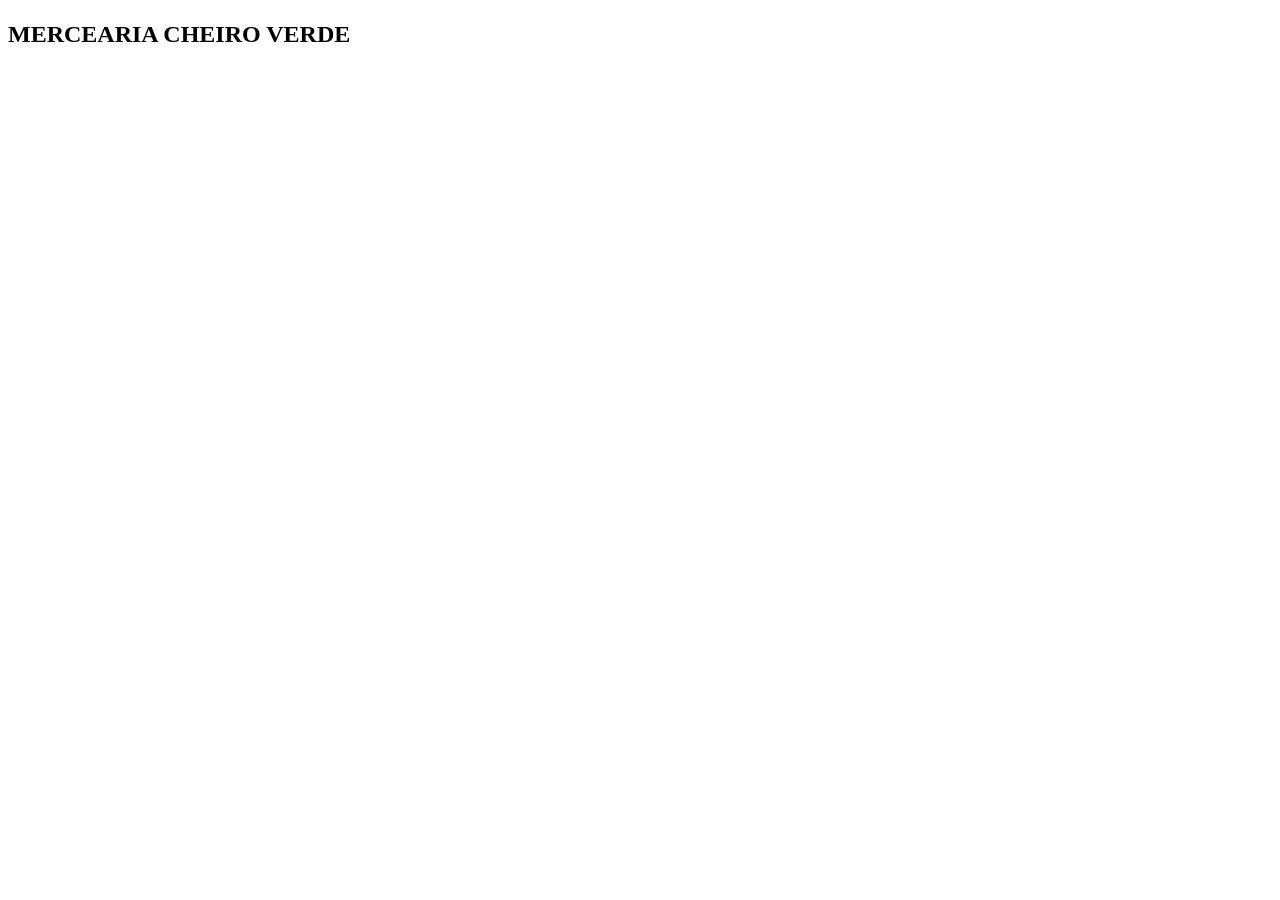
==== index.html @ 3456b8d3 "favicon" ====
<!DOCTYPE html>
<html lang="pt-br">
<head>
    <meta charset="UTF-8">
    <meta name="viewport" content="width=device-width, initial-scale=1.0">
    <title>Mercearia Cheiro Verde</title>
    <link rel="stylesheet" href="estilos/style.css">
    <link rel="shortcut icon" href="imagens-quitanda/favicon2.svg" type="image/x-icon">
</head>
<body>
    <header>
        <h1 id="titleheader"></h1>
        <nav id="menu">
            <a href="" class="header"></a>
        </nav>
    </header>

    <main>
        <section id="Principal">
            <h1 id="titlemain">MERCEARIA CHEIRO VERDE</h1>
            <img src="" alt="" id="imgprincipal">
        </section>

        <section id="botoes">
            <a href="" class="main"></a>
            <a href="" class="main"></a>
        </section>

        <article id="dados">
            <h2 class="dado"></h2>
            <p class="dado">

            </p>
            <h2 class="dado"></h2>
            <p class="dado">

            </p>
            <h2 class="dado"></h2>
            <p class="dado">

            </p>
        </article>

        <section id="fotos">

        </section>
    </main>

    <footer>

    </footer>
</body>
</html>
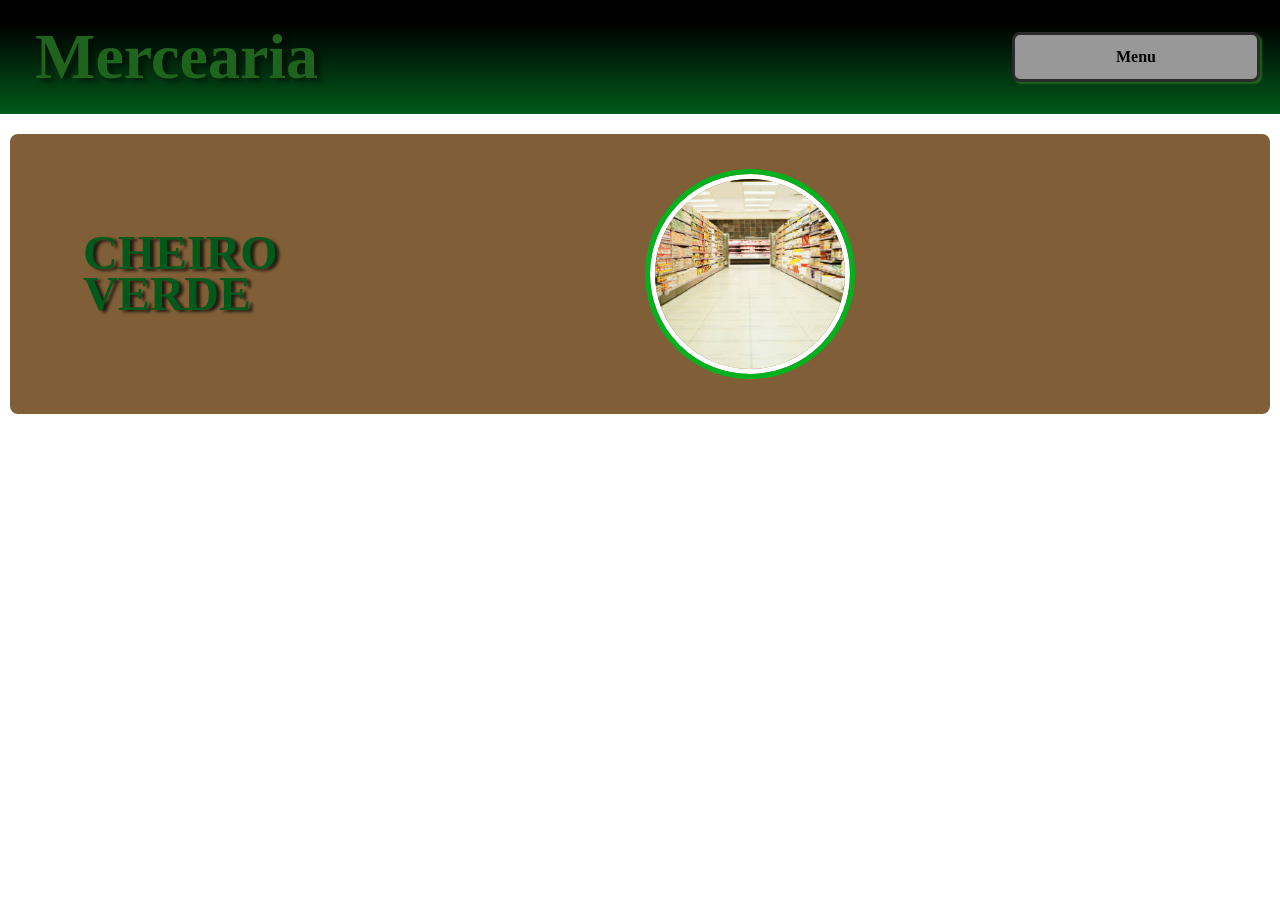
==== commit 2dcc73c2: "Header e principal iniciados" ====
--- a/index.html
+++ b/index.html
@@ -9,16 +9,16 @@
 </head>
 <body>
     <header>
-        <h1 id="titleheader"></h1>
+        <h1 id="titleheader">Mercearia</h1>
         <nav id="menu">
-            <a href="" class="header"></a>
+            <a href="" class="header">Menu</a>
         </nav>
     </header>
 
     <main>
-        <section id="Principal">
-            <h1 id="titlemain">MERCEARIA CHEIRO VERDE</h1>
-            <img src="" alt="" id="imgprincipal">
+        <section id="principal">
+            <h1 id="titlemain">CHEIRO <br>VERDE</h1>
+            <img src="imagens-quitanda/images.jpg" alt="" id="imgprincipal">
         </section>
 
         <section id="botoes">
--- a/estilos/style.css
+++ b/estilos/style.css
@@ -0,0 +1,83 @@
+* {
+    padding: 0;
+    margin: 0;
+    box-sizing: border-box;
+}
+
+:root{
+    --verdeprincipal: #005a1b; 
+    --verdecomplementar: #00b31e;
+    --verdealternativo: #1f641c;
+    --pretotexto: #000000;
+    --cremefundo: hsl(35, 62%, 92%);
+    --fundo: #694112d7;
+    --branco: #ffffff;
+    --marromcomplementar: #5c320f;
+    --botoes: #999898;
+}
+
+body{
+    background-color: var(--branco);
+}
+
+header{
+    background-image: linear-gradient(to bottom, var(--pretotexto) 20%, var(--verdeprincipal)); 
+    color: var(--verdealternativo);
+    padding: 20px;
+    display: grid;
+    grid-template-columns: 80% 20%;
+}
+
+header h1{
+    font-size: 4em;
+    margin-left: 15px;
+    text-shadow: 5px 3px 5px #00000085;
+}
+
+header nav{
+    align-self: center;
+    background-color: var(--botoes);
+    display: flex;
+    align-items: center;
+    justify-content: center;
+    border-radius: 8px;
+    height: 50px;
+    border: 3px solid  #2c2b2b;
+    box-shadow: 2px 2px 2px ;
+}
+
+header nav a {
+    text-decoration: none;
+    font-weight: bolder;
+    color: var(--pretotexto);
+}
+
+section#principal{
+    display: grid;
+    grid-template-columns: 10px 50% 40% 10px;
+    margin-top: 10px;
+    padding: 40px 0;
+    background-color: var(--fundo);
+    margin: 20px 10px;
+    border-radius: 8px;
+}
+
+section#principal h1{
+    grid-column: 2;
+    align-self: center;
+    margin-left: 10%;
+    font-size: 3em;
+    font-weight: bolder;
+    color: var(--verdeprincipal);
+    text-shadow: 4px 2px 3px rgba(0, 0, 0, 0.712);
+    line-height: 0.85;
+}
+
+section#principal img{
+    grid-column: 3;
+    border-radius: 50%;
+    height: 200px;
+    width: 200px;
+    border: 5px solid #ffffff;
+    outline: 5px solid var(--verdecomplementar);
+}
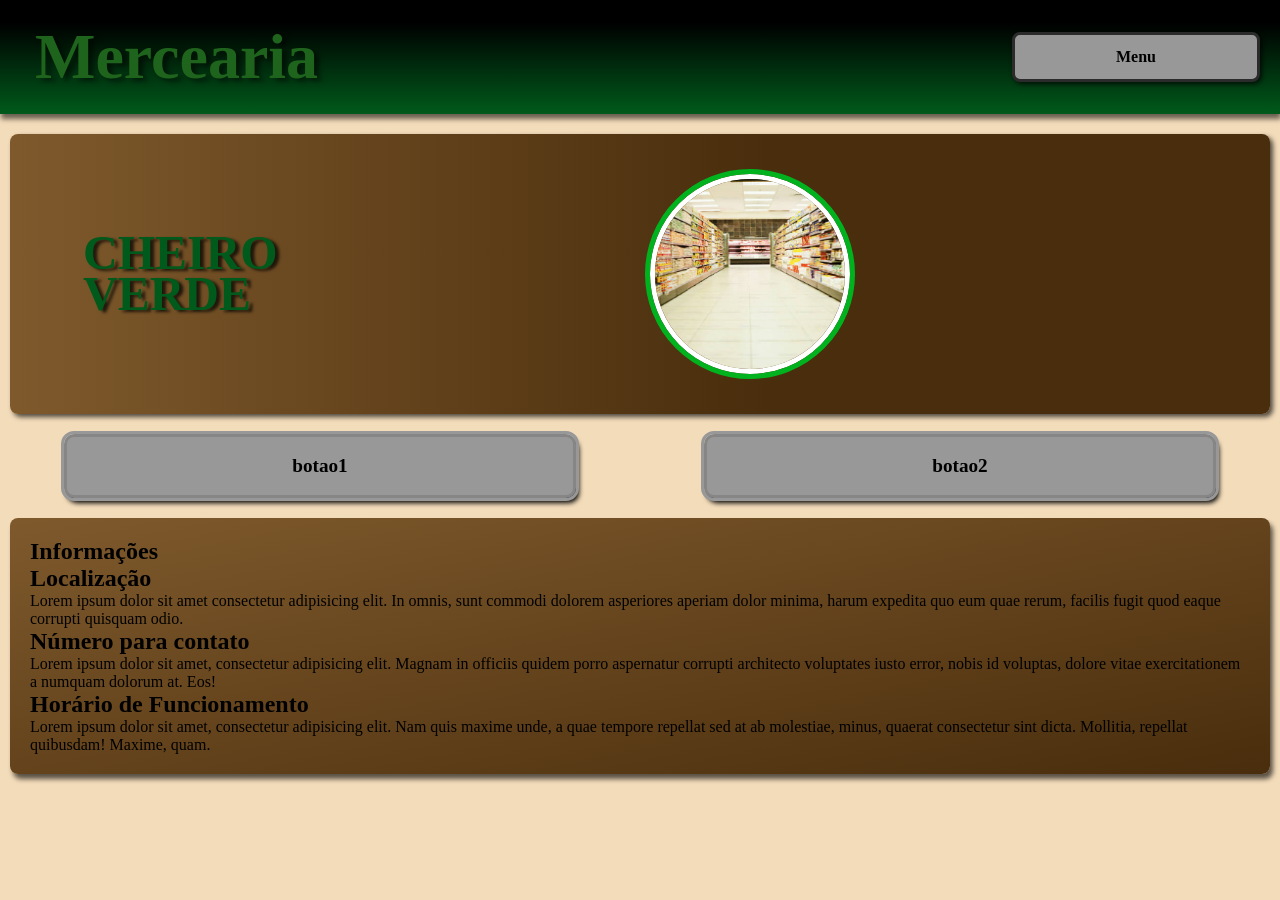
==== commit 9a536d87: "css dos botoes e da área de dados" ====
--- a/index.html
+++ b/index.html
@@ -22,22 +22,26 @@
         </section>
 
         <section id="botoes">
-            <a href="" class="main"></a>
-            <a href="" class="main"></a>
+            <a href="#" class="main">botao1</a>
+            <a href="#" class="main">botao2</a>
         </section>
 
         <article id="dados">
-            <h2 class="dado"></h2>
+            <h1 class="dado">Informações</h1>
             <p class="dado">
 
             </p>
-            <h2 class="dado"></h2>
+            <h2 class="dado">Localização</h2>
             <p class="dado">
-
+                Lorem ipsum dolor sit amet consectetur adipisicing elit. In omnis, sunt commodi dolorem asperiores aperiam dolor minima, harum expedita quo eum quae rerum, facilis fugit quod eaque corrupti quisquam odio.
             </p>
-            <h2 class="dado"></h2>
+            <h2 class="dado">Número para contato</h2>
             <p class="dado">
-
+                Lorem ipsum dolor sit amet, consectetur adipisicing elit. Magnam in officiis quidem porro aspernatur corrupti architecto voluptates iusto error, nobis id voluptas, dolore vitae exercitationem a numquam dolorum at. Eos!
+            </p>
+            <h2 class="dado">Horário de Funcionamento</h2>
+            <p class="dado">
+                Lorem ipsum dolor sit amet, consectetur adipisicing elit. Nam quis maxime unde, a quae tempore repellat sed at ab molestiae, minus, quaerat consectetur sint dicta. Mollitia, repellat quibusdam! Maxime, quam.
             </p>
         </article>
 
--- a/estilos/style.css
+++ b/estilos/style.css
@@ -9,15 +9,17 @@
     --verdecomplementar: #00b31e;
     --verdealternativo: #1f641c;
     --pretotexto: #000000;
-    --cremefundo: hsl(35, 62%, 92%);
+    --cremefundo: hsl(36, 70%, 84%);
     --fundo: #694112d7;
+    --fundoescuro:#3d2100ee;
     --branco: #ffffff;
     --marromcomplementar: #5c320f;
     --botoes: #999898;
+    --botoesclaro: #bebdbd;
 }
 
 body{
-    background-color: var(--branco);
+    background-color: var(--cremefundo);
 }
 
 header{
@@ -26,6 +28,7 @@
     padding: 20px;
     display: grid;
     grid-template-columns: 80% 20%;
+    box-shadow: 1px 5px 5px rgba(0, 0, 0, 0.568);
 }
 
 header h1{
@@ -43,7 +46,7 @@
     border-radius: 8px;
     height: 50px;
     border: 3px solid  #2c2b2b;
-    box-shadow: 2px 2px 2px ;
+    box-shadow: 2px 2px 5px #000000bd ;
 }
 
 header nav a {
@@ -57,9 +60,10 @@
     grid-template-columns: 10px 50% 40% 10px;
     margin-top: 10px;
     padding: 40px 0;
-    background-color: var(--fundo);
+    background-image: linear-gradient(to right, var(--fundo), var(--fundoescuro) 60%);
     margin: 20px 10px;
     border-radius: 8px;
+    box-shadow: 3px 3px 5px #070707b2;
 }
 
 section#principal h1{
@@ -80,4 +84,38 @@
     width: 200px;
     border: 5px solid #ffffff;
     outline: 5px solid var(--verdecomplementar);
+}
+
+section#botoes {
+    display: flex;
+    justify-content: space-around;
+    margin-top: 20px;
+}
+
+section#botoes a{
+    background-color: var(--botoes);
+    width: 40%;
+    padding: 18px;
+    text-decoration: none;
+    color: var(--pretotexto);
+    font-weight: bolder;
+    font-size: larger;
+    text-align: center;
+    border-radius: 10px;
+    border: 3px solid rgba(0, 0, 0, 0.123);
+    outline: 3px solid var(--botoes) ;
+    box-shadow: 3px 5px 5px black;
+}
+
+section#botoes a:hover{
+    background-color: var(--botoesclaro);
+    outline: 3px solid var(--botoesclaro);
+}
+
+article#dados{
+    background-image: linear-gradient(to bottom right, var(--fundo), var(--fundoescuro));
+    padding: 20px;
+    margin: 20px 10px;
+    border-radius: 8px;
+    box-shadow: 3px 5px 5px rgba(0, 0, 0, 0.637);
 }
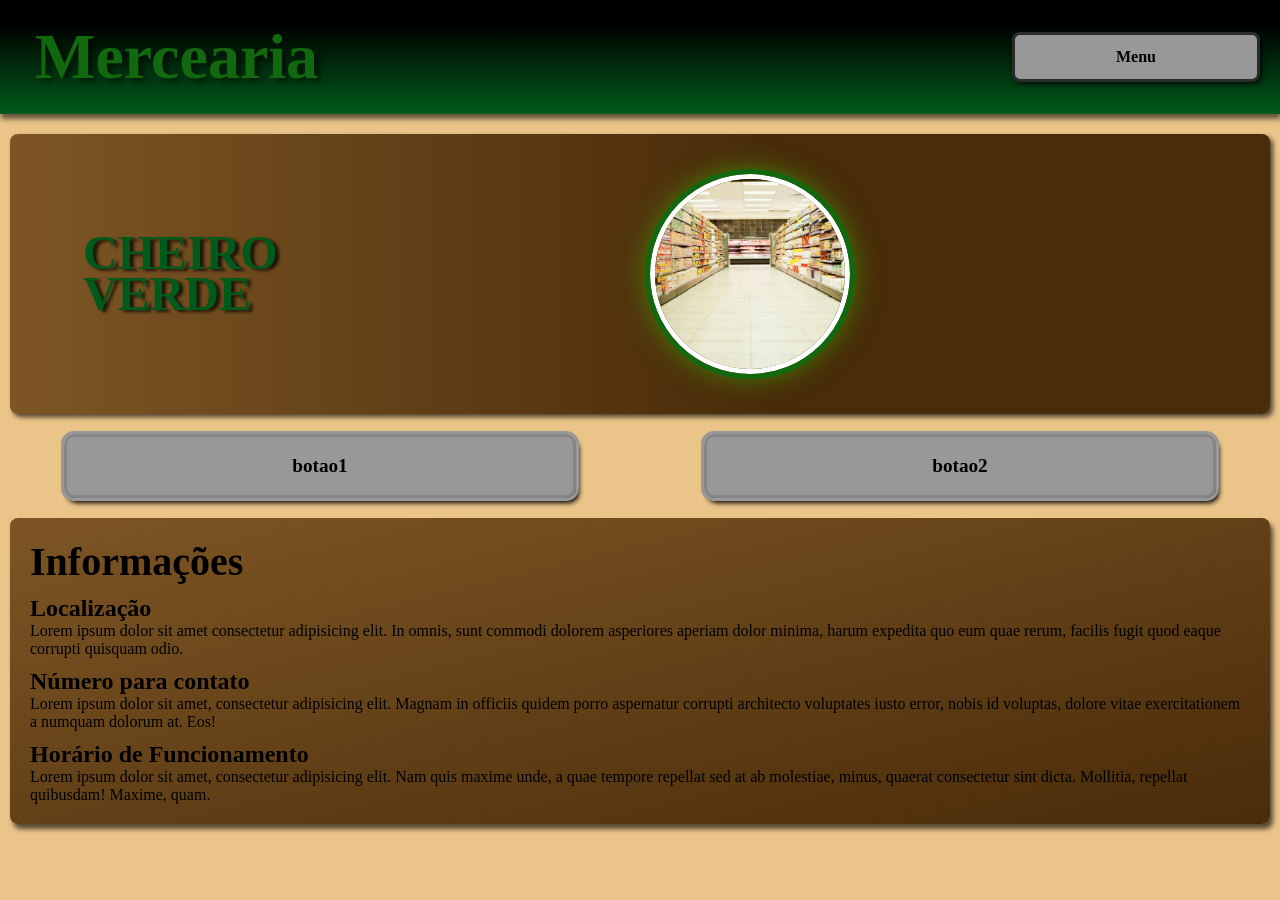
==== commit d1beacf0: "Continuando a parte das informações" ====
--- a/index.html
+++ b/index.html
@@ -44,7 +44,7 @@
                 Lorem ipsum dolor sit amet, consectetur adipisicing elit. Nam quis maxime unde, a quae tempore repellat sed at ab molestiae, minus, quaerat consectetur sint dicta. Mollitia, repellat quibusdam! Maxime, quam.
             </p>
         </article>
-
+        
         <section id="fotos">
 
         </section>
--- a/estilos/style.css
+++ b/estilos/style.css
@@ -6,10 +6,10 @@
 
 :root{
     --verdeprincipal: #005a1b; 
-    --verdecomplementar: #00b31e;
-    --verdealternativo: #1f641c;
+    --verdecomplementar: #009719;
+    --verdealternativo: #12680e;
     --pretotexto: #000000;
-    --cremefundo: hsl(36, 70%, 84%);
+    --cremefundo: hsl(36, 71%, 73%);
     --fundo: #694112d7;
     --fundoescuro:#3d2100ee;
     --branco: #ffffff;
@@ -75,6 +75,7 @@
     color: var(--verdeprincipal);
     text-shadow: 4px 2px 3px rgba(0, 0, 0, 0.712);
     line-height: 0.85;
+   
 }
 
 section#principal img{
@@ -83,7 +84,9 @@
     height: 200px;
     width: 200px;
     border: 5px solid #ffffff;
-    outline: 5px solid var(--verdecomplementar);
+    outline: 5px solid var(--verdealternativo);
+    box-shadow: 0px 0px 50px rgb(248, 248, 248);
+    box-shadow: 0px 0px 30px rgba(66, 172, 4, 0.849);
 }
 
 section#botoes {
@@ -118,4 +121,17 @@
     margin: 20px 10px;
     border-radius: 8px;
     box-shadow: 3px 5px 5px rgba(0, 0, 0, 0.637);
+}
+
+article#dados h1{
+    font-size: 2.5em;
+}
+
+article h2.dado{
+    margin-top: 10px;
+    font-weight: bolder
+}
+
+article p.dado{
+
 }
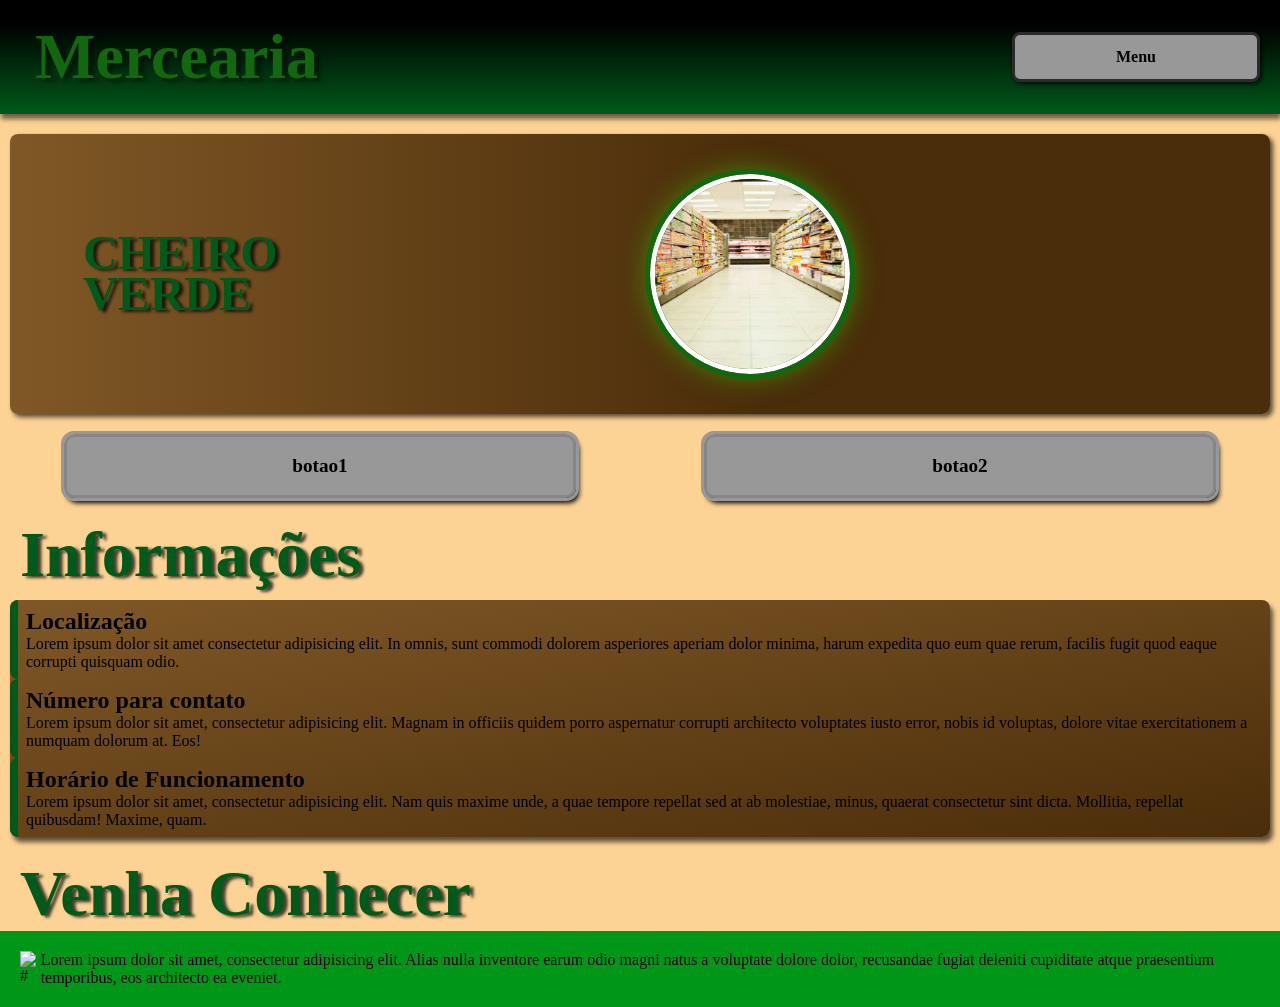
==== commit b9c7e8d9: "Finalizando info e depois iniciar fotos" ====
--- a/index.html
+++ b/index.html
@@ -25,28 +25,38 @@
             <a href="#" class="main">botao1</a>
             <a href="#" class="main">botao2</a>
         </section>
+        <h1 class="subtitulos">Informações</h1>
 
         <article id="dados">
-            <h1 class="dado">Informações</h1>
             <p class="dado">
 
             </p>
-            <h2 class="dado">Localização</h2>
-            <p class="dado">
-                Lorem ipsum dolor sit amet consectetur adipisicing elit. In omnis, sunt commodi dolorem asperiores aperiam dolor minima, harum expedita quo eum quae rerum, facilis fugit quod eaque corrupti quisquam odio.
-            </p>
-            <h2 class="dado">Número para contato</h2>
-            <p class="dado">
-                Lorem ipsum dolor sit amet, consectetur adipisicing elit. Magnam in officiis quidem porro aspernatur corrupti architecto voluptates iusto error, nobis id voluptas, dolore vitae exercitationem a numquam dolorum at. Eos!
-            </p>
-            <h2 class="dado">Horário de Funcionamento</h2>
-            <p class="dado">
-                Lorem ipsum dolor sit amet, consectetur adipisicing elit. Nam quis maxime unde, a quae tempore repellat sed at ab molestiae, minus, quaerat consectetur sint dicta. Mollitia, repellat quibusdam! Maxime, quam.
-            </p>
+            <div class="dado">
+                <h2 class="dado">Localização</h2>
+                <p class="dado">
+                    Lorem ipsum dolor sit amet consectetur adipisicing elit. In omnis, sunt commodi dolorem asperiores aperiam dolor minima, harum expedita quo eum quae rerum, facilis fugit quod eaque corrupti quisquam odio.
+                </p>
+            </div>
+            <div class="dado">
+                <h2 class="dado">Número para contato</h2>
+                <p class="dado">
+                    Lorem ipsum dolor sit amet, consectetur adipisicing elit. Magnam in officiis quidem porro aspernatur corrupti architecto voluptates iusto error, nobis id voluptas, dolore vitae exercitationem a numquam dolorum at. Eos!
+                </p>
+            </div>
+            <div class="dado">
+                <h2 class="dado">Horário de Funcionamento</h2>
+                <p class="dado">
+                    Lorem ipsum dolor sit amet, consectetur adipisicing elit. Nam quis maxime unde, a quae tempore repellat sed at ab molestiae, minus, quaerat consectetur sint dicta. Mollitia, repellat quibusdam! Maxime, quam.
+                </p>
+            </div>
         </article>
+
+        <h1 class="subtitulos">Venha Conhecer</h1>
         
         <section id="fotos">
-
+            <img src="#" alt="#">
+            <p class="descricaofotos">Lorem ipsum dolor sit amet, consectetur adipisicing elit. Alias nulla inventore earum odio magni natus a voluptate dolore dolor, recusandae fugiat deleniti cupiditate atque praesentium temporibus, eos architecto ea eveniet.</p>
+            <img src="" alt="">
         </section>
     </main>
 
--- a/estilos/style.css
+++ b/estilos/style.css
@@ -9,7 +9,7 @@
     --verdecomplementar: #009719;
     --verdealternativo: #12680e;
     --pretotexto: #000000;
-    --cremefundo: hsl(36, 71%, 73%);
+    --cremefundo: hsla(36, 96%, 68%, 0.658);
     --fundo: #694112d7;
     --fundoescuro:#3d2100ee;
     --branco: #ffffff;
@@ -115,23 +115,47 @@
     outline: 3px solid var(--botoesclaro);
 }
 
+h1.subtitulos{
+    margin: 20px 20px 0px 20px;
+    font-size: 4em;
+    color: var(--verdeprincipal);
+    text-shadow: 4px 2px 3px rgba(0, 0, 0, 0.712);
+}
+
 article#dados{
     background-image: linear-gradient(to bottom right, var(--fundo), var(--fundoescuro));
-    padding: 20px;
-    margin: 20px 10px;
+    
+    margin: 8px 10px;
     border-radius: 8px;
     box-shadow: 3px 5px 5px rgba(0, 0, 0, 0.637);
 }
 
 article#dados h1{
+    background-image: linear-gradient(to bottom, var(--fundoescuro), var(--fundo));
     font-size: 2.5em;
+    padding: 20px;
+    padding-bottom: 30px;
+    border-radius: 8px ;
 }
 
-article h2.dado{
-    margin-top: 10px;
-    font-weight: bolder
+article div.dado{
+    padding: 8px;
+    border-left: 8px solid var(--verdeprincipal);
+    transition: border-width 0.5s, border-color 0.5s;
+    border-radius: 8px ;
+}
+
+article div.dado:hover{
+    border-left-width: 18px;
+    border-color: var(--verdeprincipal);
 }
 
 article p.dado{
 
+}
+
+section#fotos{
+    display: flex;
+    background-color: #009719;
+    padding: 20px;
 }
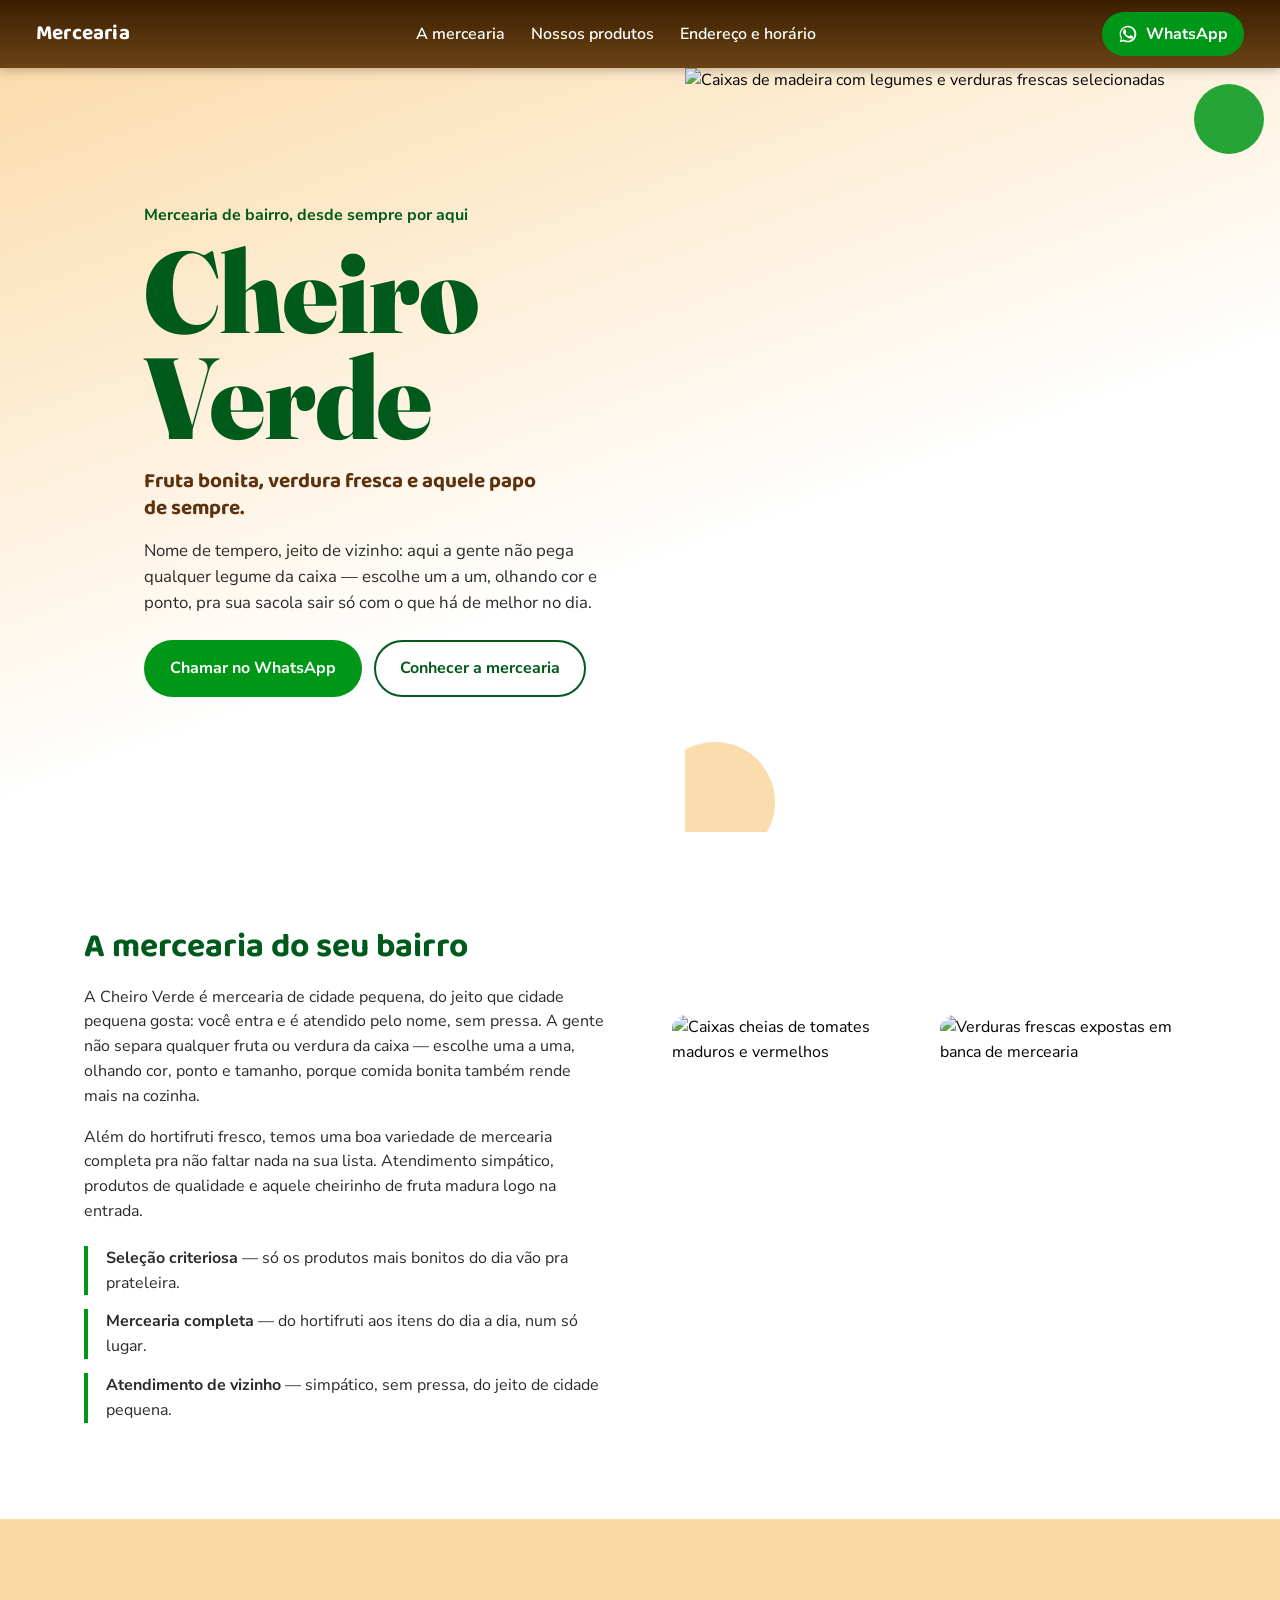
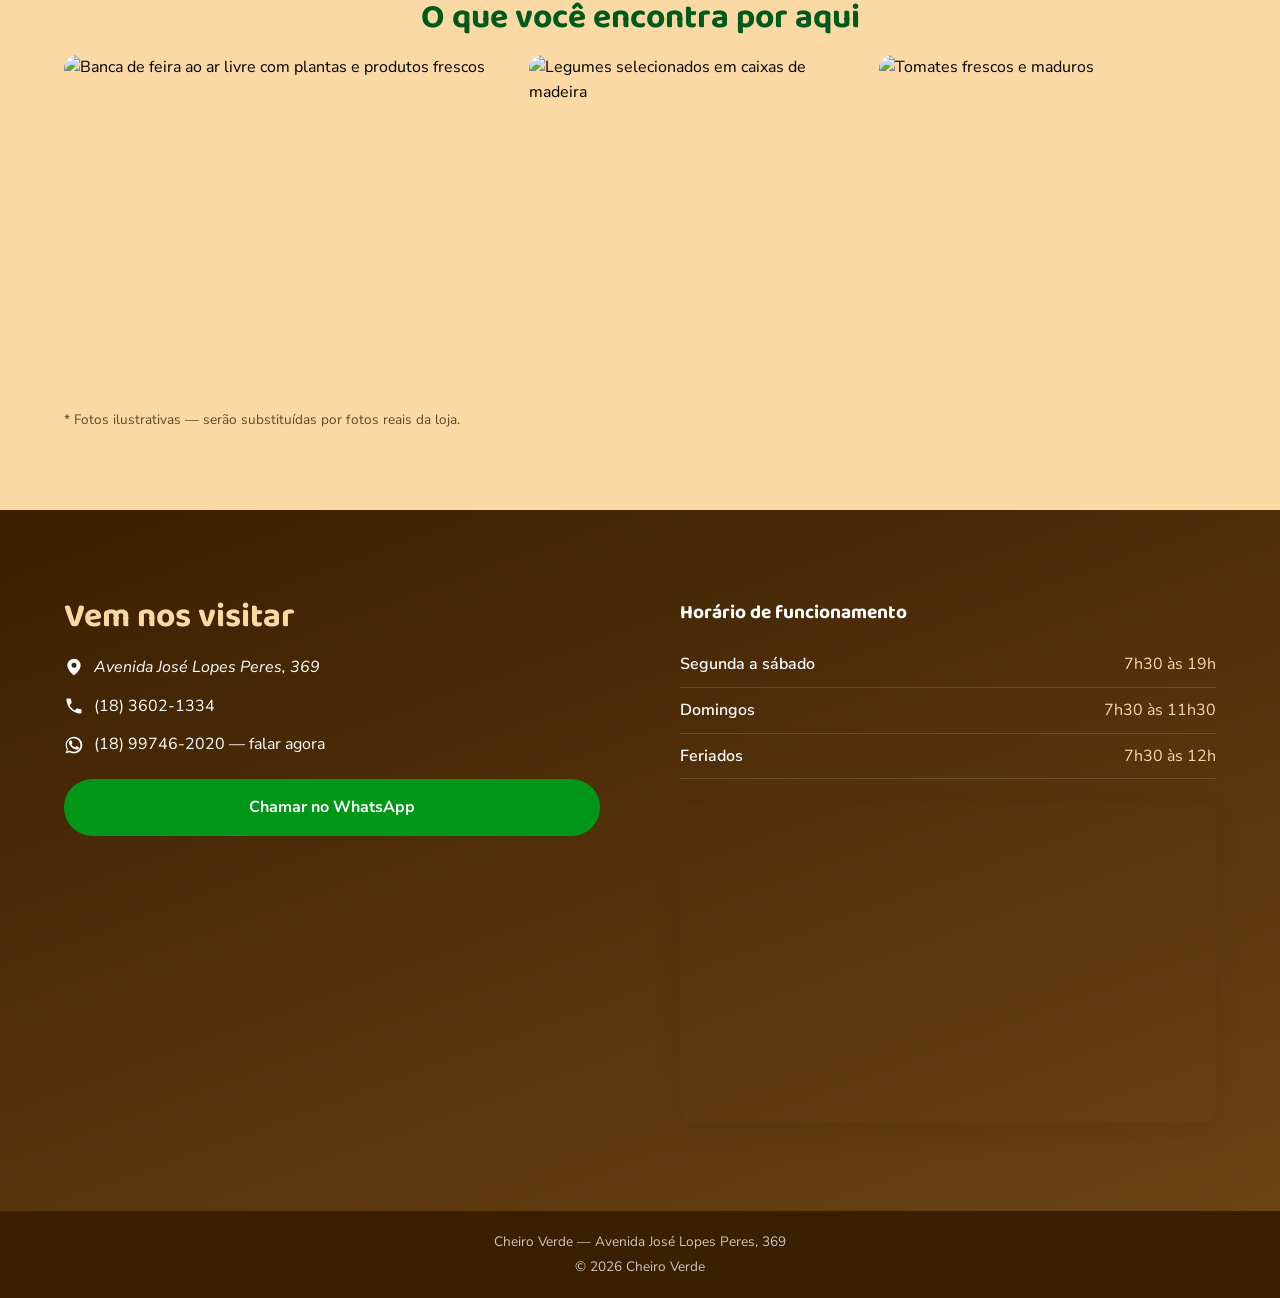
==== commit 8fd3e3b0: "Rename index _oficial.html to index.html" ====
--- a/index.html
+++ b/index.html
@@ -1,67 +1,246 @@
 <!DOCTYPE html>
-<html lang="pt-br">
+<html lang="pt-BR">
 <head>
-    <meta charset="UTF-8">
-    <meta name="viewport" content="width=device-width, initial-scale=1.0">
-    <title>Mercearia Cheiro Verde</title>
-    <link rel="stylesheet" href="estilos/style.css">
-    <link rel="shortcut icon" href="imagens-quitanda/favicon2.svg" type="image/x-icon">
+  <meta charset="UTF-8">
+  <meta name="viewport" content="width=device-width, initial-scale=1.0">
+
+  <title>Cheiro Verde | Mercearia em Avenida José Lopes Peres, 369</title>
+  <meta name="description" content="Mercearia Cheiro Verde: frutas, verduras e legumes escolhidos um a um, mercearia completa e atendimento de vizinho. Aberta todos os dias na Avenida José Lopes Peres, 369.">
+
+  <!-- Open Graph: como o link aparece quando compartilhado no WhatsApp/redes -->
+  <!-- TROCAR: idealmente uma foto real da fachada ou do hortifruti, formato paisagem (1200x630) -->
+  <meta property="og:title" content="Cheiro Verde — Mercearia">
+  <meta property="og:description" content="Frutas e verduras escolhidas uma a uma, mercearia completa e atendimento de vizinho.">
+  <meta property="og:image" content="https://images.unsplash.com/photo-1757627550652-30788bfce978?auto=format&fit=crop&w=1200&q=80">
+  <meta property="og:type" content="website">
+
+  <link rel="icon" type="image/svg+xml" href="favicon.svg">
+
+  <!-- Fraunces: serifada clássica e robusta, usada só no nome "Cheiro Verde" -->
+  <!-- Baloo 2: fonte redonda usada em títulos de seção e na frase de efeito -->
+  <!-- Nunito Sans: texto corrido, legível e com o mesmo espírito acolhedor -->
+  <link rel="preconnect" href="https://fonts.googleapis.com">
+  <link rel="preconnect" href="https://fonts.gstatic.com" crossorigin>
+  <link href="https://fonts.googleapis.com/css2?family=Fraunces:opsz,wght@9..144,600;9..144,700;9..144,900&family=Baloo+2:wght@500;600;700;800&family=Nunito+Sans:ital,opsz,wght@0,6..12,400;0,6..12,600;0,6..12,700;1,6..12,400&display=swap" rel="stylesheet">
+
+  <link rel="stylesheet" href="style_oficial.css">
 </head>
 <body>
-    <header>
-        <h1 id="titleheader">Mercearia</h1>
-        <nav id="menu">
-            <a href="" class="header">Menu</a>
-        </nav>
-    </header>
-
-    <main>
-        <section id="principal">
-            <h1 id="titlemain">CHEIRO <br>VERDE</h1>
-            <img src="imagens-quitanda/images.jpg" alt="" id="imgprincipal">
-        </section>
-
-        <section id="botoes">
-            <a href="#" class="main">botao1</a>
-            <a href="#" class="main">botao2</a>
-        </section>
-        <h1 class="subtitulos">Informações</h1>
-
-        <article id="dados">
-            <p class="dado">
-
-            </p>
-            <div class="dado">
-                <h2 class="dado">Localização</h2>
-                <p class="dado">
-                    Lorem ipsum dolor sit amet consectetur adipisicing elit. In omnis, sunt commodi dolorem asperiores aperiam dolor minima, harum expedita quo eum quae rerum, facilis fugit quod eaque corrupti quisquam odio.
-                </p>
+
+  <!--
+    IMAGENS PROVISÓRIAS — 7 no total, todas marcadas com "TROCAR" no código:
+    1. og:image (no <head>)         — capa ao compartilhar o link
+    2. hero__figure                  — foto grande da direita, primeira coisa que aparece
+    3 e 4. sobre__fotos (2 fotos)     — ao lado do texto "A mercearia do seu bairro"
+    5, 6 e 7. galeria (3 fotos)       — seção "O que você encontra por aqui"
+    Basta trocar o valor de src="..." pelo caminho da foto real (ex: "fotos/fachada.jpg")
+    e ajustar o alt="..." pra descrever a foto nova.
+  -->
+
+  <!-- BARRA FIXA: nome + WhatsApp sempre visíveis, como pedido -->
+  <header class="topbar" id="topbar">
+    <div class="topbar__inner">
+      <a href="#topo" class="topbar__brand">Mercearia</a>
+
+      <nav class="topbar__nav" id="menu" data-open="false">
+        <a href="#sobre" class="topbar__link">A mercearia</a>
+        <a href="#fotos" class="topbar__link">Nossos produtos</a>
+        <a href="#contato" class="topbar__link">Endereço e horário</a>
+        <a
+          class="topbar__whats topbar__whats--menu"
+          href="https://wa.me/5518997462020?text=Ol%C3%A1%2C%20vi%20seu%20site%20e%20gostaria%20de%20falar"
+          target="_blank"
+          rel="noopener"
+        >
+          <svg viewBox="0 0 24 24" class="icon-whats" aria-hidden="true"><path d="M17.47 14.38c-.3-.15-1.77-.87-2.04-.97-.27-.1-.47-.15-.67.15-.2.3-.77.97-.94 1.17-.17.2-.35.22-.65.07-.3-.15-1.26-.46-2.4-1.48-.89-.79-1.48-1.76-1.66-2.06-.17-.3-.02-.46.13-.61.14-.14.3-.35.45-.52.15-.17.2-.3.3-.5.1-.2.05-.37-.02-.52-.07-.15-.67-1.6-.91-2.2-.24-.58-.49-.5-.67-.5-.17-.01-.37-.01-.57-.01s-.52.07-.8.37c-.27.3-1.04 1.02-1.04 2.47 0 1.46 1.06 2.87 1.21 3.07.15.2 2.09 3.2 5.08 4.48.71.31 1.26.49 1.69.63.71.22 1.35.19 1.86.12.57-.09 1.77-.72 2.02-1.42.25-.7.25-1.29.17-1.42-.07-.12-.27-.2-.57-.35z"/><path d="M12.02 2C6.5 2 2 6.48 2 12c0 1.85.51 3.65 1.47 5.22L2 22l4.9-1.44A9.96 9.96 0 0 0 12.02 22C17.55 22 22 17.52 22 12S17.55 2 12.02 2Zm0 18.13c-1.7 0-3.36-.46-4.8-1.32l-.34-.2-2.9.85.86-2.83-.22-.35a8.1 8.1 0 0 1-1.24-4.28c0-4.5 3.66-8.15 8.16-8.15 4.49 0 8.15 3.65 8.15 8.15 0 4.5-3.66 8.13-8.15 8.13Z"/></svg>
+          <span>(18) 99746-2020</span>
+        </a>
+      </nav>
+
+      <button class="topbar__toggle" id="menuToggle" aria-controls="menu" aria-expanded="false" aria-label="Abrir menu">
+        <span></span><span></span><span></span>
+      </button>
+
+      <a
+        class="topbar__whats topbar__whats--bar"
+        href="https://wa.me/5518997462020?text=Ol%C3%A1%2C%20vi%20seu%20site%20e%20gostaria%20de%20falar"
+        target="_blank"
+        rel="noopener"
+        aria-label="Chamar a Cheiro Verde no WhatsApp"
+      >
+        <svg viewBox="0 0 24 24" class="icon-whats" aria-hidden="true"><path d="M17.47 14.38c-.3-.15-1.77-.87-2.04-.97-.27-.1-.47-.15-.67.15-.2.3-.77.97-.94 1.17-.17.2-.35.22-.65.07-.3-.15-1.26-.46-2.4-1.48-.89-.79-1.48-1.76-1.66-2.06-.17-.3-.02-.46.13-.61.14-.14.3-.35.45-.52.15-.17.2-.3.3-.5.1-.2.05-.37-.02-.52-.07-.15-.67-1.6-.91-2.2-.24-.58-.49-.5-.67-.5-.17-.01-.37-.01-.57-.01s-.52.07-.8.37c-.27.3-1.04 1.02-1.04 2.47 0 1.46 1.06 2.87 1.21 3.07.15.2 2.09 3.2 5.08 4.48.71.31 1.26.49 1.69.63.71.22 1.35.19 1.86.12.57-.09 1.77-.72 2.02-1.42.25-.7.25-1.29.17-1.42-.07-.12-.27-.2-.57-.35z"/><path d="M12.02 2C6.5 2 2 6.48 2 12c0 1.85.51 3.65 1.47 5.22L2 22l4.9-1.44A9.96 9.96 0 0 0 12.02 22C17.55 22 22 17.52 22 12S17.55 2 12.02 2Zm0 18.13c-1.7 0-3.36-.46-4.8-1.32l-.34-.2-2.9.85.86-2.83-.22-.35a8.1 8.1 0 0 1-1.24-4.28c0-4.5 3.66-8.15 8.16-8.15 4.49 0 8.15 3.65 8.15 8.15 0 4.5-3.66 8.13-8.15 8.13Z"/></svg>
+        <span>WhatsApp</span>
+      </a>
+    </div>
+  </header>
+
+  <main id="topo">
+
+    <!-- HERO: logo grande à esquerda / foto de hortifruti à direita, conforme pedido -->
+    <section class="hero">
+      <div class="hero__text">
+        <p class="hero__kicker">Mercearia de bairro, desde sempre por aqui</p>
+        <h1 class="hero__brand">Cheiro<br>Verde</h1>
+        <p class="hero__title">
+          Fruta bonita, verdura fresca e aquele papo de sempre.
+        </p>
+        <p class="hero__lede">
+          Nome de tempero, jeito de vizinho: aqui a gente não pega qualquer legume da caixa —
+          escolhe um a um, olhando cor e ponto, pra sua sacola sair só com o que há de melhor no dia.
+        </p>
+        <div class="hero__actions">
+          <a class="btn btn--primary" href="https://wa.me/5518997462020?text=Ol%C3%A1%2C%20vi%20seu%20site%20e%20gostaria%20de%20falar" target="_blank" rel="noopener">
+            Chamar no WhatsApp
+          </a>
+          <a class="btn btn--ghost" href="#sobre">Conhecer a mercearia</a>
+        </div>
+      </div>
+
+      <div class="hero__figure">
+        <!-- TROCAR: foto real de hortifruti/vitrine da Cheiro Verde (formato retrato, ela ocupa toda a coluna direita) -->
+        <img
+          src="https://images.unsplash.com/photo-1757627550652-30788bfce978?auto=format&fit=crop&w=1200&q=80"
+          alt="Caixas de madeira com legumes e verduras frescas selecionadas"
+          class="hero__img"
+          width="1200" height="1500"
+        >
+        <div class="hero__dot hero__dot--1" aria-hidden="true"></div>
+        <div class="hero__dot hero__dot--2" aria-hidden="true"></div>
+      </div>
+    </section>
+
+    <!-- SOBRE: texto à esquerda, fotos à direita -->
+    <section class="sobre" id="sobre">
+      <div class="sobre__text">
+        <h2 class="section-title">A mercearia do seu bairro</h2>
+        <p>
+          A Cheiro Verde é mercearia de cidade pequena, do jeito que cidade pequena gosta:
+          você entra e é atendido pelo nome, sem pressa. A gente não separa qualquer fruta ou
+          verdura da caixa — escolhe uma a uma, olhando cor, ponto e tamanho, porque comida
+          bonita também rende mais na cozinha.
+        </p>
+        <p>
+          Além do hortifruti fresco, temos uma boa variedade de mercearia completa pra não
+          faltar nada na sua lista. Atendimento simpático, produtos de qualidade e aquele
+          cheirinho de fruta madura logo na entrada.
+        </p>
+
+        <ul class="sobre__lista">
+          <li><strong>Seleção criteriosa</strong> — só os produtos mais bonitos do dia vão pra prateleira.</li>
+          <li><strong>Mercearia completa</strong> — do hortifruti aos itens do dia a dia, num só lugar.</li>
+          <li><strong>Atendimento de vizinho</strong> — simpático, sem pressa, do jeito de cidade pequena.</li>
+        </ul>
+      </div>
+
+      <div class="sobre__fotos">
+        <!-- TROCAR: foto real 1 — sugestão: balcão/prateleira da loja ou produtos selecionados -->
+        <img
+          src="https://images.unsplash.com/photo-1753172433718-d0c2a99443d8?auto=format&fit=crop&w=800&q=80"
+          alt="Caixas cheias de tomates maduros e vermelhos"
+          loading="lazy" width="800" height="1000"
+        >
+        <!-- TROCAR: foto real 2 — sugestão: fachada (a que você já tem) ou atendimento -->
+        <img
+          src="https://images.unsplash.com/photo-1751892094434-6b44560df151?auto=format&fit=crop&w=800&q=80"
+          alt="Verduras frescas expostas em banca de mercearia"
+          loading="lazy" width="800" height="1000"
+        >
+      </div>
+    </section>
+
+    <!-- MAIS FOTOS: galeria mais abaixo na página, como pedido -->
+    <section class="galeria" id="fotos">
+      <h2 class="section-title section-title--center">O que você encontra por aqui</h2>
+      <div class="galeria__grid">
+        <!-- TROCAR: foto real 3 — a maior da galeria; sugestão: interior da loja com corredores/produtos -->
+        <figure class="galeria__item galeria__item--grande">
+          <img
+            src="https://images.unsplash.com/photo-1758994977610-d15d54d69771?auto=format&fit=crop&w=1200&q=80"
+            alt="Banca de feira ao ar livre com plantas e produtos frescos"
+            loading="lazy" width="1200" height="900"
+          >
+        </figure>
+        <!-- TROCAR: foto real 4 -->
+        <figure class="galeria__item">
+          <img
+            src="https://images.unsplash.com/photo-1757627550652-30788bfce978?auto=format&fit=crop&w=800&q=80"
+            alt="Legumes selecionados em caixas de madeira"
+            loading="lazy" width="800" height="1000"
+          >
+        </figure>
+        <!-- TROCAR: foto real 5 -->
+        <figure class="galeria__item">
+          <img
+            src="https://images.unsplash.com/photo-1753172433718-d0c2a99443d8?auto=format&fit=crop&w=800&q=80"
+            alt="Tomates frescos e maduros"
+            loading="lazy" width="800" height="1000"
+          >
+        </figure>
+      </div>
+      <p class="galeria__nota">* Fotos ilustrativas — serão substituídas por fotos reais da loja.</p>
+    </section>
+
+    <!-- CONTATO: endereço, telefone, whatsapp, horário e mapa -->
+    <section class="contato" id="contato">
+      <div class="contato__inner">
+        <div class="contato__coluna">
+          <h2 class="section-title section-title--claro">Vem nos visitar</h2>
+
+          <address class="contato__item">
+            <svg viewBox="0 0 24 24" class="icon" aria-hidden="true"><path d="M12 2C7.6 2 4 5.6 4 10c0 5.4 7 12 8 12s8-6.6 8-12c0-4.4-3.6-8-8-8Zm0 11a3 3 0 1 1 0-6 3 3 0 0 1 0 6Z"/></svg>
+            <span>Avenida José Lopes Peres, 369</span>
+          </address>
+
+          <a class="contato__item contato__item--link" href="tel:+551836021334">
+            <svg viewBox="0 0 24 24" class="icon" aria-hidden="true"><path d="M6.6 10.8c1.4 2.8 3.7 5.1 6.5 6.5l2.2-2.2c.3-.3.7-.4 1-.2 1.1.4 2.4.6 3.6.6.6 0 1 .4 1 1V20c0 .6-.4 1-1 1C10.6 21 3 13.4 3 4c0-.6.4-1 1-1h3.5c.6 0 1 .4 1 1 0 1.3.2 2.5.6 3.6.1.4 0 .8-.3 1.1L6.6 10.8Z"/></svg>
+            <span>(18) 3602-1334</span>
+          </a>
+
+          <a class="contato__item contato__item--link" href="https://wa.me/5518997462020?text=Ol%C3%A1%2C%20vi%20seu%20site%20e%20gostaria%20de%20falar" target="_blank" rel="noopener">
+            <svg viewBox="0 0 24 24" class="icon" aria-hidden="true"><path d="M17.47 14.38c-.3-.15-1.77-.87-2.04-.97-.27-.1-.47-.15-.67.15-.2.3-.77.97-.94 1.17-.17.2-.35.22-.65.07-.3-.15-1.26-.46-2.4-1.48-.89-.79-1.48-1.76-1.66-2.06-.17-.3-.02-.46.13-.61.14-.14.3-.35.45-.52.15-.17.2-.3.3-.5.1-.2.05-.37-.02-.52-.07-.15-.67-1.6-.91-2.2-.24-.58-.49-.5-.67-.5-.17-.01-.37-.01-.57-.01s-.52.07-.8.37c-.27.3-1.04 1.02-1.04 2.47 0 1.46 1.06 2.87 1.21 3.07.15.2 2.09 3.2 5.08 4.48.71.31 1.26.49 1.69.63.71.22 1.35.19 1.86.12.57-.09 1.77-.72 2.02-1.42.25-.7.25-1.29.17-1.42-.07-.12-.27-.2-.57-.35z"/><path d="M12.02 2C6.5 2 2 6.48 2 12c0 1.85.51 3.65 1.47 5.22L2 22l4.9-1.44A9.96 9.96 0 0 0 12.02 22C17.55 22 22 17.52 22 12S17.55 2 12.02 2Zm0 18.13c-1.7 0-3.36-.46-4.8-1.32l-.34-.2-2.9.85.86-2.83-.22-.35a8.1 8.1 0 0 1-1.24-4.28c0-4.5 3.66-8.15 8.16-8.15 4.49 0 8.15 3.65 8.15 8.15 0 4.5-3.66 8.13-8.15 8.13Z"/></svg>
+            <span>(18) 99746-2020 — falar agora</span>
+          </a>
+
+          <a class="btn btn--primary btn--grande" href="https://wa.me/5518997462020?text=Ol%C3%A1%2C%20vi%20seu%20site%20e%20gostaria%20de%20falar" target="_blank" rel="noopener">
+            Chamar no WhatsApp
+          </a>
+        </div>
+
+        <div class="contato__coluna">
+          <h3 class="contato__subtitulo">Horário de funcionamento</h3>
+          <dl class="horario">
+            <div class="horario__linha">
+              <dt>Segunda a sábado</dt>
+              <dd>7h30 às 19h</dd>
             </div>
-            <div class="dado">
-                <h2 class="dado">Número para contato</h2>
-                <p class="dado">
-                    Lorem ipsum dolor sit amet, consectetur adipisicing elit. Magnam in officiis quidem porro aspernatur corrupti architecto voluptates iusto error, nobis id voluptas, dolore vitae exercitationem a numquam dolorum at. Eos!
-                </p>
+            <div class="horario__linha">
+              <dt>Domingos</dt>
+              <dd>7h30 às 11h30</dd>
             </div>
-            <div class="dado">
-                <h2 class="dado">Horário de Funcionamento</h2>
-                <p class="dado">
-                    Lorem ipsum dolor sit amet, consectetur adipisicing elit. Nam quis maxime unde, a quae tempore repellat sed at ab molestiae, minus, quaerat consectetur sint dicta. Mollitia, repellat quibusdam! Maxime, quam.
-                </p>
+            <div class="horario__linha">
+              <dt>Feriados</dt>
+              <dd>7h30 às 12h</dd>
             </div>
-        </article>
-
-        <h1 class="subtitulos">Venha Conhecer</h1>
-        
-        <section id="fotos">
-            <img src="#" alt="#">
-            <p class="descricaofotos">Lorem ipsum dolor sit amet, consectetur adipisicing elit. Alias nulla inventore earum odio magni natus a voluptate dolore dolor, recusandae fugiat deleniti cupiditate atque praesentium temporibus, eos architecto ea eveniet.</p>
-            <img src="" alt="">
-        </section>
-    </main>
-
-    <footer>
-
-    </footer>
+          </dl>
+
+          <div class="contato__mapa">
+            <iframe
+              title="Mapa até a Mercearia Cheiro Verde"
+              src="https://www.google.com/maps?q=Avenida+Jos%C3%A9+Lopes+Peres+369&output=embed"
+              loading="lazy"
+              referrerpolicy="no-referrer-when-downgrade"
+            ></iframe>
+          </div>
+        </div>
+      </div>
+    </section>
+  </main>
+
+  <footer class="rodape">
+    <p>Cheiro Verde — Avenida José Lopes Peres, 369</p>
+    <p class="rodape__ano"></p>
+  </footer>
+
+  <script src="script.js"></script>
 </body>
-</html>+</html>
--- a/style_oficial.css
+++ b/style_oficial.css
@@ -0,0 +1,669 @@
+/* ============================================================
+   CHEIRO VERDE — estilos
+   Paleta herdada do site original do estabelecimento.
+   Mobile-first: as regras base valem para telas pequenas,
+   e os @media (min-width) vão "ligando" o layout de telas maiores.
+   ============================================================ */
+
+* {
+  margin: 0;
+  padding: 0;
+  box-sizing: border-box;
+}
+
+:root {
+  /* --- Paleta original do site (mesmos valores fornecidos) --- */
+  --verde-principal: #005a1b;
+  --verde-complementar: #009719;
+  --verde-alternativo: #12680e;
+  --preto-texto: #000000;
+  --creme-fundo: hsla(36, 96%, 68%, 0.658);
+  --fundo: #694112d7;
+  --fundo-escuro: #3d2100ee;
+  --branco: #ffffff;
+  --marrom-complementar: #5c320f;
+  --botoes: #999898;
+  --botoes-claro: #bebdbd;
+
+  /* Versões sólidas das cores com transparência acima, para uso em
+     fundos opacos (texto sobre elas, por exemplo) — mesmos tons,
+     só calculados sem o alpha para manter contraste de leitura. */
+  --creme-solido: #fbd9a4;
+  --fundo-solido: #6b4315;
+  --fundo-escuro-solido: #3a1f00;
+
+  /* Tipografia */
+  --fonte-marca: "Fraunces", Georgia, serif;
+  --fonte-display: "Baloo 2", system-ui, sans-serif;
+  --fonte-texto: "Nunito Sans", system-ui, sans-serif;
+
+  /* Medidas reaproveitadas em várias regras */
+  --altura-topbar: 68px;
+  --raio: 14px;
+  --sombra-suave: 0 8px 24px rgba(61, 33, 0, 0.18);
+}
+
+html {
+  scroll-behavior: smooth;
+  scroll-padding-top: calc(var(--altura-topbar) + 12px);
+}
+
+@media (prefers-reduced-motion: reduce) {
+  html { scroll-behavior: auto; }
+  *, *::before, *::after { animation-duration: 0.01ms !important; transition-duration: 0.01ms !important; }
+}
+
+body {
+  font-family: var(--fonte-texto);
+  color: var(--preto-texto);
+  background-color: var(--branco);
+  line-height: 1.55;
+  -webkit-font-smoothing: antialiased;
+}
+
+img {
+  max-width: 100%;
+  display: block;
+}
+
+a {
+  color: inherit;
+}
+
+/* Foco visível para navegação por teclado (acessibilidade) */
+a:focus-visible,
+button:focus-visible {
+  outline: 3px solid var(--verde-complementar);
+  outline-offset: 3px;
+}
+
+.icon,
+.icon-whats {
+  width: 20px;
+  height: 20px;
+  fill: currentColor;
+  flex-shrink: 0;
+}
+
+/* ============================================================
+   BARRA FIXA DO TOPO
+   Fica sempre visível, com o botão de WhatsApp sempre acessível,
+   conforme pedido no briefing.
+   ============================================================ */
+
+.topbar {
+  position: fixed;
+  inset: 0 0 auto 0;
+  height: var(--altura-topbar);
+  z-index: 100;
+  background: linear-gradient(to bottom, var(--fundo-escuro-solido), var(--fundo-solido));
+  box-shadow: 0 2px 10px rgba(0, 0, 0, 0.25);
+}
+
+.topbar__inner {
+  height: 100%;
+  max-width: 1240px;
+  margin: 0 auto;
+  padding: 0 16px;
+  display: flex;
+  align-items: center;
+  justify-content: space-between;
+  gap: 12px;
+}
+
+.topbar__brand {
+  font-family: var(--fonte-display);
+  font-weight: 700;
+  font-size: 1.3rem;
+  color: var(--branco);
+  text-decoration: none;
+  letter-spacing: 0.2px;
+  white-space: nowrap;
+}
+
+/* Menu de navegação: escondido em telas pequenas, vira painel deslizante */
+.topbar__nav {
+  position: fixed;
+  top: var(--altura-topbar);
+  left: 0;
+  right: 0;
+  background: var(--fundo-escuro-solido);
+  display: flex;
+  flex-direction: column;
+  padding: 12px 20px 24px;
+  gap: 4px;
+  transform: translateY(-8px);
+  opacity: 0;
+  pointer-events: none;
+  transition: opacity 0.2s ease, transform 0.2s ease;
+}
+
+.topbar__nav[data-open="true"] {
+  opacity: 1;
+  transform: translateY(0);
+  pointer-events: auto;
+}
+
+.topbar__link {
+  color: var(--branco);
+  text-decoration: none;
+  font-weight: 600;
+  padding: 12px 4px;
+  border-bottom: 1px solid rgba(255, 255, 255, 0.12);
+}
+
+/* Botão de WhatsApp dentro do menu mobile (some no desktop) */
+.topbar__whats--menu {
+  margin-top: 10px;
+}
+
+.topbar__whats {
+  display: inline-flex;
+  align-items: center;
+  gap: 8px;
+  background: var(--verde-complementar);
+  color: var(--branco);
+  text-decoration: none;
+  font-weight: 700;
+  padding: 10px 16px;
+  border-radius: 999px;
+  white-space: nowrap;
+  transition: background-color 0.15s ease;
+}
+
+.topbar__whats:hover,
+.topbar__whats:focus-visible {
+  background: var(--verde-alternativo);
+}
+
+/* Botão "sanduíche" que abre/fecha o menu no mobile */
+.topbar__toggle {
+  display: flex;
+  flex-direction: column;
+  justify-content: center;
+  gap: 5px;
+  width: 34px;
+  height: 34px;
+  background: none;
+  border: none;
+  cursor: pointer;
+  padding: 0;
+}
+
+.topbar__toggle span {
+  display: block;
+  height: 2px;
+  background: var(--branco);
+  border-radius: 2px;
+  transition: transform 0.2s ease, opacity 0.2s ease;
+}
+
+.topbar__toggle[aria-expanded="true"] span:nth-child(1) {
+  transform: translateY(7px) rotate(45deg);
+}
+.topbar__toggle[aria-expanded="true"] span:nth-child(2) {
+  opacity: 0;
+}
+.topbar__toggle[aria-expanded="true"] span:nth-child(3) {
+  transform: translateY(-7px) rotate(-45deg);
+}
+
+/* ============================================================
+   HERO
+   Mobile: empilhado (texto, depois imagem).
+   Desktop (ver media query lá embaixo): logo/texto grande à
+   esquerda, foto de hortifruti sangrando na direita.
+   ============================================================ */
+
+.hero {
+  padding-top: calc(var(--altura-topbar) + 28px);
+  background: linear-gradient(160deg, var(--creme-solido) 0%, var(--branco) 62%);
+}
+
+.hero__text {
+  padding: 8px 20px 32px;
+  max-width: 620px;
+  margin: 0 auto;
+}
+
+.hero__kicker {
+  font-weight: 700;
+  color: var(--verde-principal);
+  margin-bottom: 10px;
+}
+
+/* Nome da marca: protagonista visual do hero. Fonte serifada robusta,
+   nada de arredondado — contraste proposital com a fonte macia usada
+   na frase de efeito logo abaixo. */
+.hero__brand {
+  font-family: var(--fonte-marca);
+  font-weight: 900;
+  font-size: clamp(5rem, 25vw, 8rem);
+  line-height: 0.92;
+  color: var(--verde-principal);
+  letter-spacing: -0.01em;
+  margin-bottom: 18px;
+}
+
+.hero__title {
+  font-family: var(--fonte-display);
+  font-weight: 700;
+  font-size: clamp(1.15rem, 4.2vw, 1.5rem);
+  line-height: 1.3;
+  color: var(--marrom-complementar);
+  margin-bottom: 16px;
+  max-width: 34ch;
+}
+
+.hero__lede {
+  font-size: 1.05rem;
+  max-width: 46ch;
+  color: #2b2b2b;
+  margin-bottom: 24px;
+}
+
+.hero__actions {
+  display: flex;
+  flex-wrap: wrap;
+  gap: 12px;
+}
+
+.hero__figure {
+  position: relative;
+  width: 100%;
+  aspect-ratio: 4 / 3;
+  overflow: hidden;
+}
+
+.hero__img {
+  width: 100%;
+  height: 100%;
+  object-fit: cover;
+}
+
+/* Pontos decorativos, ecoando a composição orgânica do hortifruti
+   sem repetir literalmente nenhum layout de referência */
+.hero__dot {
+  position: absolute;
+  border-radius: 50%;
+  z-index: 1;
+}
+.hero__dot--1 {
+  width: 70px;
+  height: 70px;
+  background: var(--verde-complementar);
+  top: 16px;
+  right: 16px;
+  opacity: 0.85;
+}
+.hero__dot--2 {
+  display: none;
+}
+
+/* ============================================================
+   BOTÕES
+   ============================================================ */
+
+.btn {
+  display: inline-flex;
+  align-items: center;
+  justify-content: center;
+  text-decoration: none;
+  font-weight: 700;
+  font-size: 1rem;
+  padding: 14px 24px;
+  border-radius: 999px;
+  border: 2px solid transparent;
+  transition: transform 0.12s ease, background-color 0.15s ease, color 0.15s ease;
+}
+
+.btn--primary {
+  background: var(--verde-complementar);
+  color: var(--branco);
+}
+.btn--primary:hover,
+.btn--primary:focus-visible {
+  background: var(--verde-alternativo);
+}
+
+.btn--ghost {
+  background: transparent;
+  color: var(--verde-principal);
+  border-color: var(--verde-principal);
+}
+.btn--ghost:hover,
+.btn--ghost:focus-visible {
+  background: var(--verde-principal);
+  color: var(--branco);
+}
+
+.btn--grande {
+  width: 100%;
+  margin-top: 8px;
+}
+
+.btn:active {
+  transform: scale(0.98);
+}
+
+/* ============================================================
+   TÍTULOS DE SEÇÃO
+   ============================================================ */
+
+.section-title {
+  font-family: var(--fonte-display);
+  font-weight: 700;
+  font-size: clamp(1.6rem, 5vw, 2.1rem);
+  color: var(--verde-principal);
+  margin-bottom: 18px;
+  line-height: 1.15;
+}
+
+.section-title--center {
+  text-align: center;
+}
+
+.section-title--claro {
+  color: var(--creme-solido);
+}
+
+/* ============================================================
+   SEÇÃO "SOBRE"
+   Mobile: texto, depois fotos.
+   Desktop: texto à esquerda / fotos à direita (media query abaixo).
+   ============================================================ */
+
+.sobre {
+  padding: 56px 20px;
+  max-width: 1240px;
+  margin: 0 auto;
+}
+
+.sobre__text p {
+  margin-bottom: 16px;
+  max-width: 62ch;
+  color: #2b2b2b;
+}
+
+.sobre__lista {
+  list-style: none;
+  margin-top: 22px;
+  display: grid;
+  gap: 14px;
+}
+
+.sobre__lista li {
+  padding-left: 18px;
+  border-left: 4px solid var(--verde-complementar);
+  color: #2b2b2b;
+}
+
+.sobre__fotos {
+  margin-top: 28px;
+  display: grid;
+  grid-template-columns: 1fr 1fr;
+  gap: 12px;
+}
+
+.sobre__fotos img {
+  width: 100%;
+  height: 220px;
+  object-fit: cover;
+  border-radius: var(--raio);
+}
+
+/* ============================================================
+   GALERIA ("mais fotos", mais abaixo na página)
+   ============================================================ */
+
+.galeria {
+  padding: 48px 20px 60px;
+  background: var(--creme-solido);
+}
+
+.galeria__grid {
+  max-width: 1240px;
+  margin: 0 auto;
+  display: grid;
+  gap: 12px;
+}
+
+.galeria__item img {
+  width: 100%;
+  height: 240px;
+  object-fit: cover;
+  border-radius: var(--raio);
+}
+
+.galeria__item--grande img {
+  height: 280px;
+}
+
+.galeria__nota {
+  max-width: 1240px;
+  margin: 14px auto 0;
+  font-size: 0.85rem;
+  color: #5c4726;
+}
+
+/* ============================================================
+   CONTATO / RODAPÉ
+   ============================================================ */
+
+.contato {
+  background: linear-gradient(160deg, var(--fundo-escuro-solido), var(--fundo-solido));
+  color: var(--branco);
+  padding: 56px 20px;
+}
+
+.contato__inner {
+  max-width: 1240px;
+  margin: 0 auto;
+  display: grid;
+  gap: 40px;
+}
+
+.contato__item {
+  display: flex;
+  align-items: center;
+  gap: 10px;
+  margin-bottom: 14px;
+  text-decoration: none;
+  color: var(--branco);
+}
+
+.contato__item--link {
+  transition: color 0.15s ease;
+}
+.contato__item--link:hover,
+.contato__item--link:focus-visible {
+  color: var(--creme-solido);
+}
+
+.contato__subtitulo {
+  font-family: var(--fonte-display);
+  font-size: 1.2rem;
+  margin-bottom: 14px;
+}
+
+.horario {
+  margin-bottom: 24px;
+}
+
+.horario__linha {
+  display: flex;
+  justify-content: space-between;
+  gap: 12px;
+  padding: 10px 0;
+  border-bottom: 1px solid rgba(255, 255, 255, 0.15);
+}
+
+.horario__linha dt {
+  font-weight: 600;
+}
+
+.horario__linha dd {
+  color: var(--creme-solido);
+}
+
+.contato__mapa {
+  border-radius: var(--raio);
+  overflow: hidden;
+  box-shadow: var(--sombra-suave);
+}
+
+.contato__mapa iframe {
+  width: 100%;
+  height: 260px;
+  border: 0;
+  display: block;
+}
+
+.rodape {
+  background: var(--fundo-escuro-solido);
+  color: rgba(255, 255, 255, 0.75);
+  text-align: center;
+  padding: 20px;
+  font-size: 0.85rem;
+}
+
+.rodape p + p {
+  margin-top: 4px;
+}
+
+/* ============================================================
+   TELAS MÉDIAS (tablets)
+   ============================================================ */
+
+@media (min-width: 620px) {
+  .sobre__fotos {
+    grid-template-columns: 1fr 1fr;
+  }
+
+  .galeria__grid {
+    grid-template-columns: 1fr 1fr;
+  }
+
+  .galeria__item--grande {
+    grid-column: 1 / -1;
+  }
+}
+
+/* ============================================================
+   TELAS GRANDES (desktop)
+   Aqui entra o layout pedido: hero em duas colunas com logo
+   grande à esquerda e imagem à direita; seção sobre com texto
+   à esquerda e fotos à direita.
+   ============================================================ */
+
+@media (min-width: 960px) {
+  .topbar__nav {
+    position: static;
+    flex-direction: row;
+    align-items: center;
+    background: none;
+    padding: 0;
+    gap: 26px;
+    opacity: 1;
+    transform: none;
+    pointer-events: auto;
+  }
+
+  .topbar__link {
+    border-bottom: none;
+    padding: 6px 0;
+  }
+
+  .topbar__whats--menu {
+    display: none;
+  }
+
+  .topbar__toggle {
+    display: none;
+  }
+
+  .hero {
+    padding-top: var(--altura-topbar);
+    display: grid;
+    grid-template-columns: 1.15fr 1fr;
+    align-items: stretch;
+    min-height: calc(100vh - var(--altura-topbar));
+  }
+
+  .hero__text {
+    max-width: 560px;
+    padding: 0 0 0 64px;
+    display: flex;
+    flex-direction: column;
+    justify-content: center;
+  }
+
+  .hero__brand {
+    font-size: clamp(6rem, 9vw, 10rem);
+  }
+
+  .hero__title {
+    font-size: clamp(1.3rem, 1.6vw, 1.6rem);
+  }
+
+  .hero__figure {
+    aspect-ratio: auto;
+    height: 100%;
+  }
+
+  .hero__dot--2 {
+    display: block;
+    width: 120px;
+    height: 120px;
+    background: var(--creme-solido);
+    bottom: -30px;
+    left: -30px;
+    opacity: 0.9;
+  }
+
+  .sobre {
+    padding: 96px 64px;
+    display: grid;
+    grid-template-columns: 1fr 1fr;
+    gap: 64px;
+    align-items: center;
+  }
+
+  .sobre__fotos {
+    margin-top: 0;
+  }
+
+  .sobre__fotos img {
+    height: 320px;
+  }
+
+  .galeria {
+    padding: 80px 64px;
+  }
+
+  .galeria__grid {
+    grid-template-columns: 1.3fr 1fr 1fr;
+  }
+
+  .galeria__item--grande {
+    grid-column: auto;
+  }
+
+  .galeria__item img,
+  .galeria__item--grande img {
+    height: 340px;
+  }
+
+  .contato {
+    padding: 88px 64px;
+  }
+
+  .contato__inner {
+    grid-template-columns: 1fr 1fr;
+    gap: 80px;
+  }
+
+  .contato__mapa iframe {
+    height: 320px;
+  }
+}
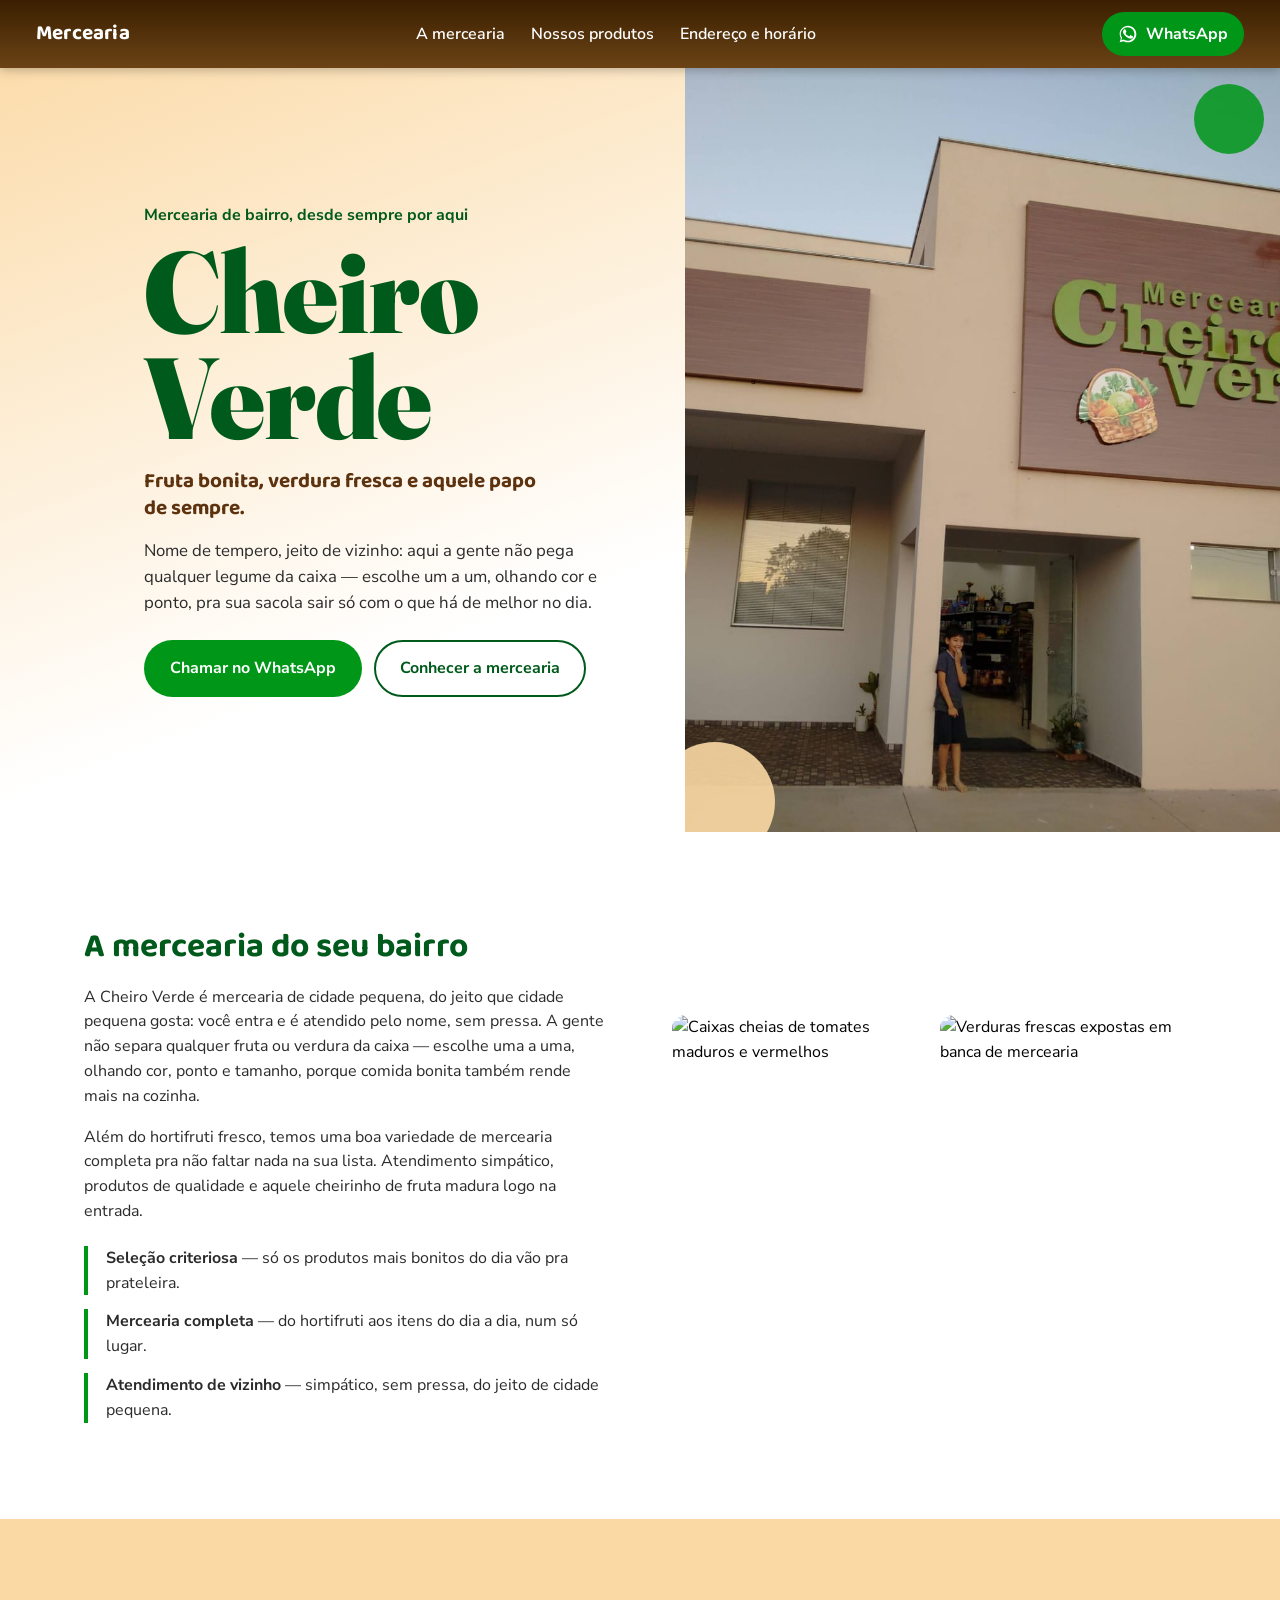
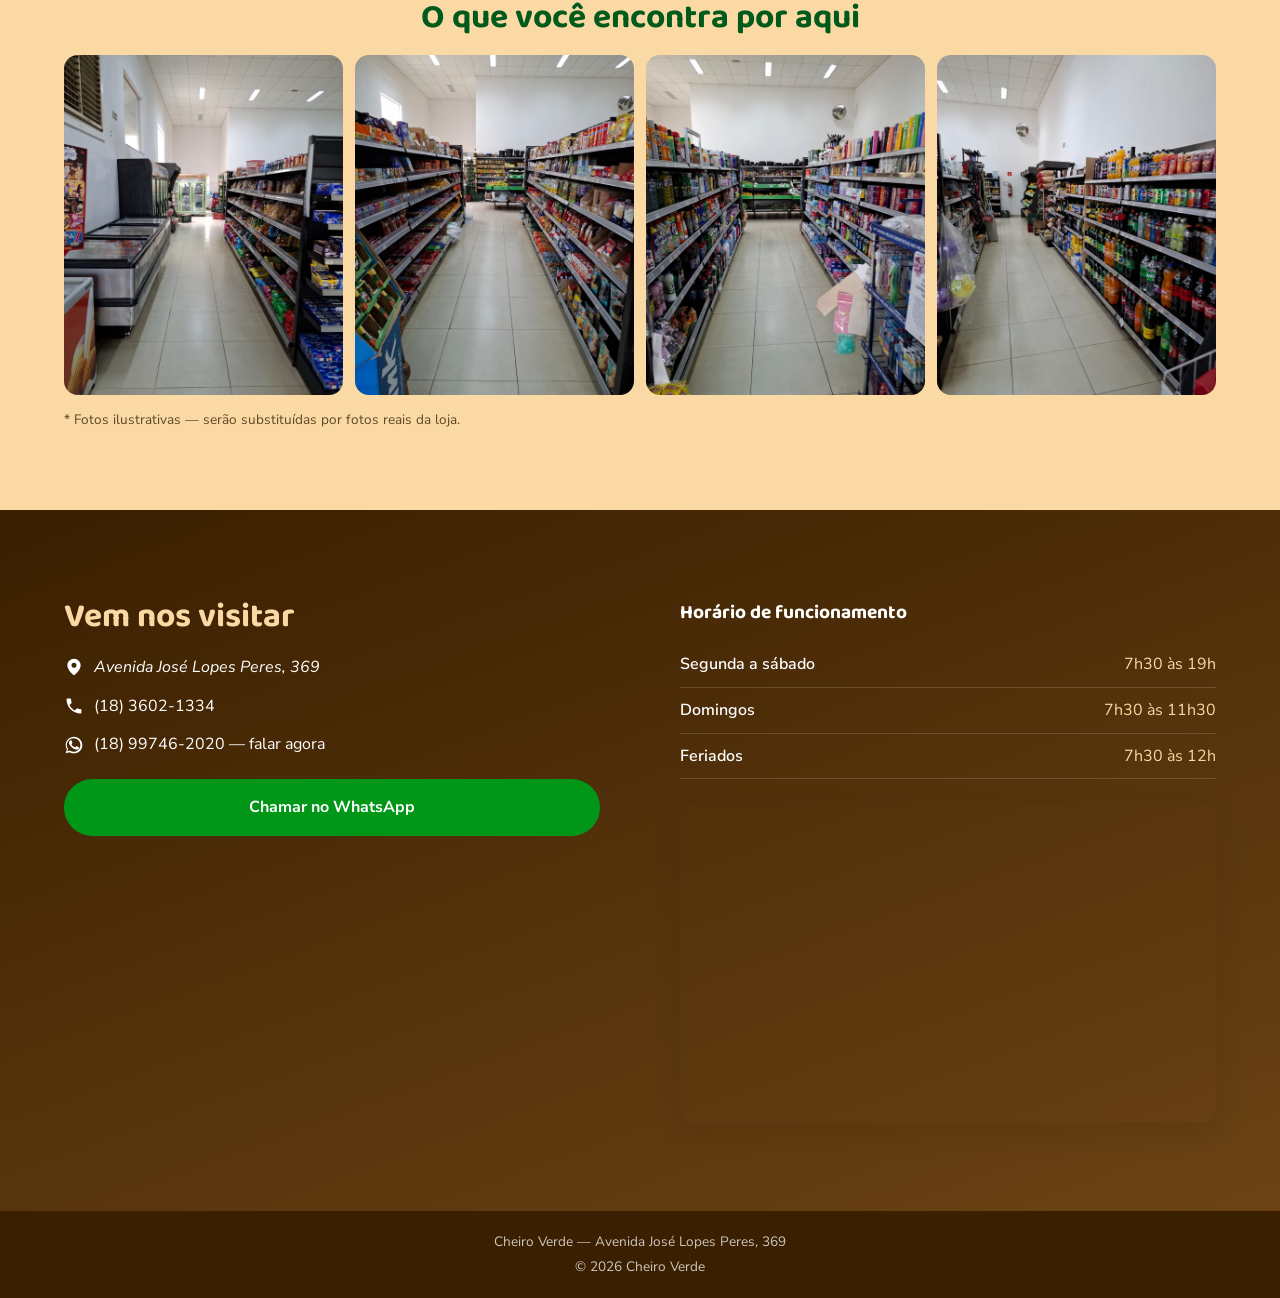
==== commit bee03828: "resolvendo conflitos de merge" ====
--- a/index.html
+++ b/index.html
@@ -99,8 +99,8 @@
       <div class="hero__figure">
         <!-- TROCAR: foto real de hortifruti/vitrine da Cheiro Verde (formato retrato, ela ocupa toda a coluna direita) -->
         <img
-          src="https://images.unsplash.com/photo-1757627550652-30788bfce978?auto=format&fit=crop&w=1200&q=80"
-          alt="Caixas de madeira com legumes e verduras frescas selecionadas"
+          src="imagens-quitanda/fachada.jpeg"
+          alt="fachada da Mercearia Cheiro Verde"
           class="hero__img"
           width="1200" height="1500"
         >
@@ -150,35 +150,55 @@
 
     <!-- MAIS FOTOS: galeria mais abaixo na página, como pedido -->
     <section class="galeria" id="fotos">
-      <h2 class="section-title section-title--center">O que você encontra por aqui</h2>
-      <div class="galeria__grid">
-        <!-- TROCAR: foto real 3 — a maior da galeria; sugestão: interior da loja com corredores/produtos -->
-        <figure class="galeria__item galeria__item--grande">
-          <img
-            src="https://images.unsplash.com/photo-1758994977610-d15d54d69771?auto=format&fit=crop&w=1200&q=80"
-            alt="Banca de feira ao ar livre com plantas e produtos frescos"
-            loading="lazy" width="1200" height="900"
-          >
-        </figure>
-        <!-- TROCAR: foto real 4 -->
-        <figure class="galeria__item">
-          <img
-            src="https://images.unsplash.com/photo-1757627550652-30788bfce978?auto=format&fit=crop&w=800&q=80"
-            alt="Legumes selecionados em caixas de madeira"
-            loading="lazy" width="800" height="1000"
-          >
-        </figure>
-        <!-- TROCAR: foto real 5 -->
-        <figure class="galeria__item">
-          <img
-            src="https://images.unsplash.com/photo-1753172433718-d0c2a99443d8?auto=format&fit=crop&w=800&q=80"
-            alt="Tomates frescos e maduros"
-            loading="lazy" width="800" height="1000"
-          >
-        </figure>
-      </div>
-      <p class="galeria__nota">* Fotos ilustrativas — serão substituídas por fotos reais da loja.</p>
-    </section>
+  <h2 class="section-title section-title--center">O que você encontra por aqui</h2>
+
+  <div class="galeria__grid">
+
+    <figure class="galeria__item">
+      <img
+        src="imagens-quitanda/prateleira1.jpeg"
+        alt="Banca de feira ao ar livre com plantas e produtos frescos"
+        loading="lazy"
+        width="1200"
+        height="900"
+      >
+    </figure>
+
+    <figure class="galeria__item">
+      <img
+        src="imagens-quitanda/prateleira2.jpeg"
+        alt="Legumes selecionados em caixas de madeira"
+        loading="lazy"
+        width="800"
+        height="1000"
+      >
+    </figure>
+
+    <figure class="galeria__item">
+      <img
+        src="imagens-quitanda/prateleira3.jpeg"
+        alt="Tomates frescos e maduros"
+        loading="lazy"
+        width="800"
+        height="1000"
+      >
+    </figure>
+
+    <!-- NOVA FOTO -->
+    <figure class="galeria__item">
+      <img
+        src="imagens-quitanda/prateleira4.jpeg"
+        alt="Produtos frescos da Mercearia Cheiro Verde"
+        loading="lazy"
+        width="800"
+        height="1000"
+      >
+    </figure>
+
+  </div>
+
+  <p class="galeria__nota">* Fotos ilustrativas — serão substituídas por fotos reais da loja.</p>
+</section>
 
     <!-- CONTATO: endereço, telefone, whatsapp, horário e mapa -->
     <section class="contato" id="contato">
--- a/style_oficial.css
+++ b/style_oficial.css
@@ -544,9 +544,6 @@
     grid-template-columns: 1fr 1fr;
   }
 
-  .galeria__item--grande {
-    grid-column: 1 / -1;
-  }
 }
 
 /* ============================================================
@@ -642,7 +639,7 @@
   }
 
   .galeria__grid {
-    grid-template-columns: 1.3fr 1fr 1fr;
+    grid-template-columns: 1fr 1fr 1fr 1fr;
   }
 
   .galeria__item--grande {
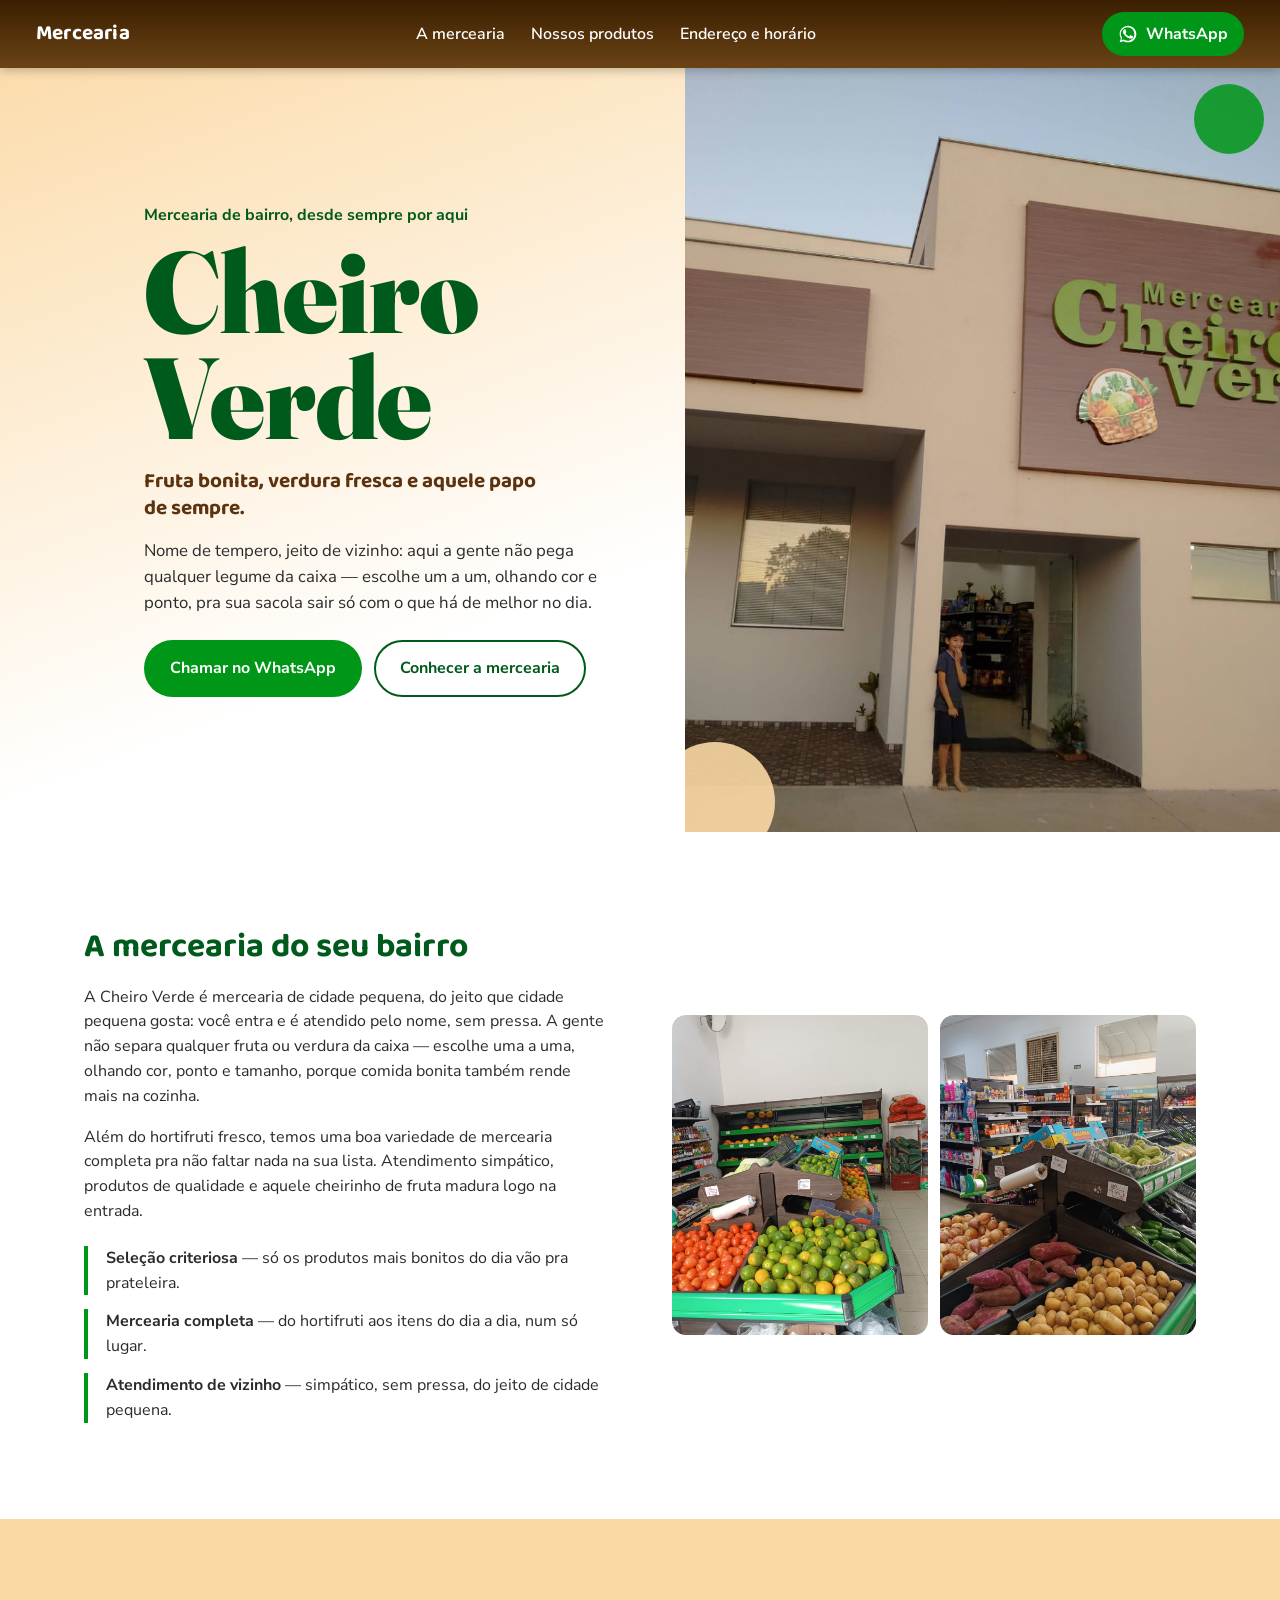
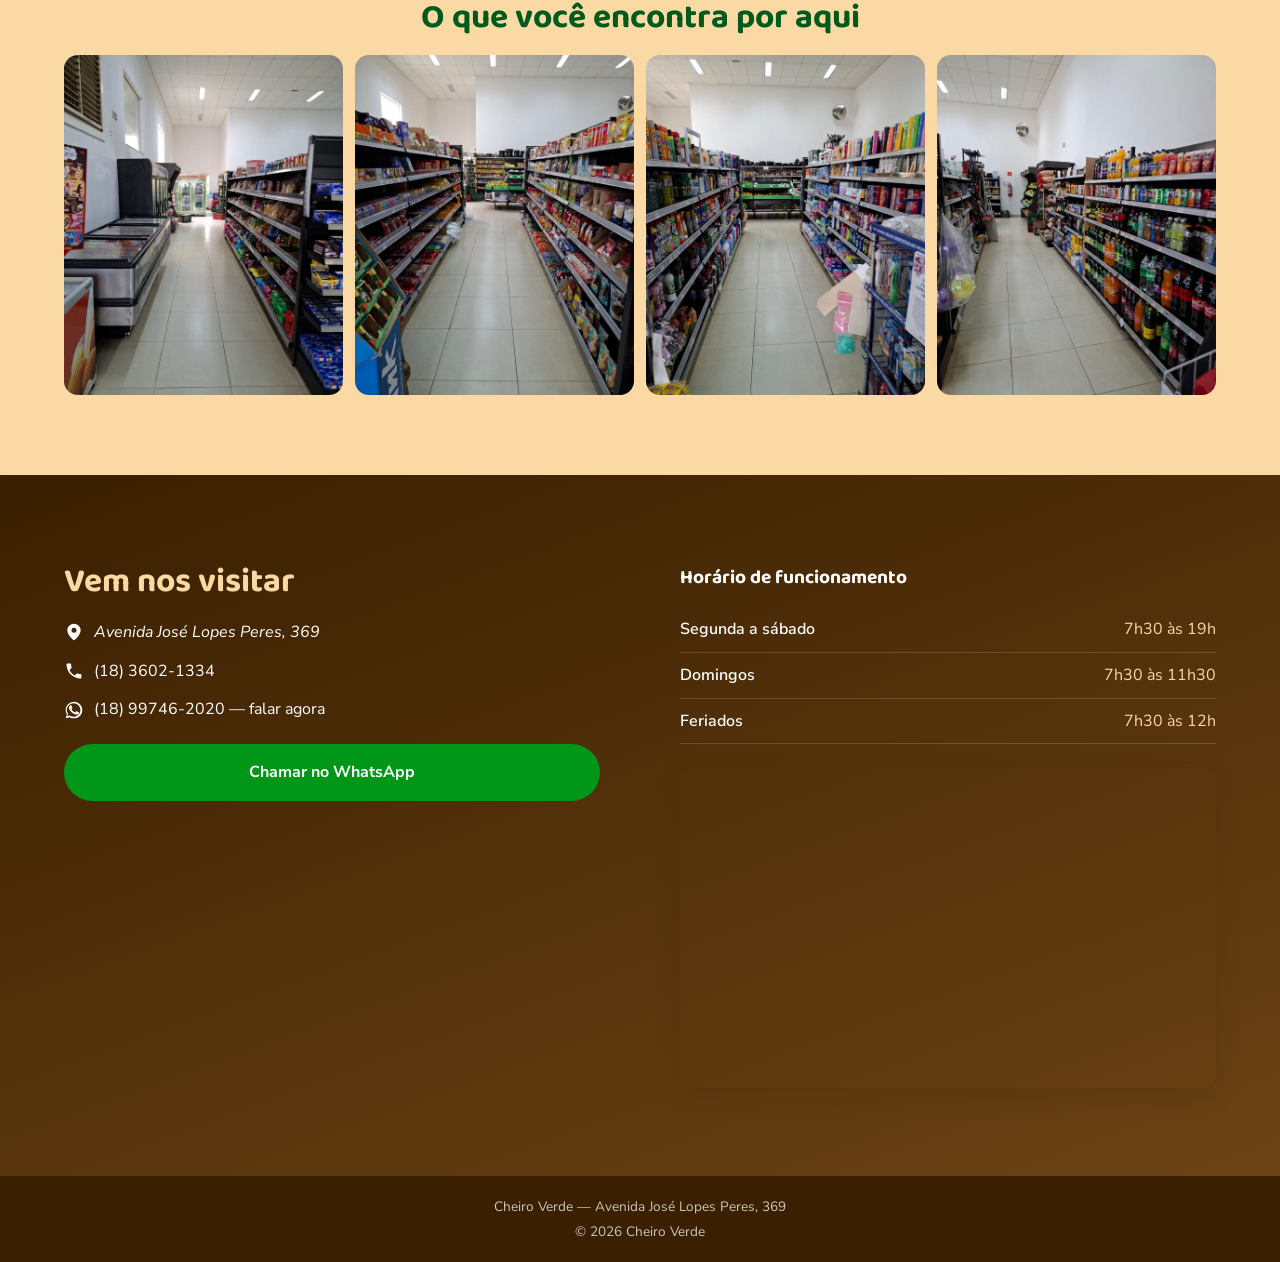
==== commit 2bce3856: "Removido texto desnecessario" ====
--- a/index.html
+++ b/index.html
@@ -135,14 +135,14 @@
       <div class="sobre__fotos">
         <!-- TROCAR: foto real 1 — sugestão: balcão/prateleira da loja ou produtos selecionados -->
         <img
-          src="https://images.unsplash.com/photo-1753172433718-d0c2a99443d8?auto=format&fit=crop&w=800&q=80"
-          alt="Caixas cheias de tomates maduros e vermelhos"
+          src="imagens-quitanda/banca frente.jpeg"
+          alt="Frente da banca"
           loading="lazy" width="800" height="1000"
         >
         <!-- TROCAR: foto real 2 — sugestão: fachada (a que você já tem) ou atendimento -->
         <img
-          src="https://images.unsplash.com/photo-1751892094434-6b44560df151?auto=format&fit=crop&w=800&q=80"
-          alt="Verduras frescas expostas em banca de mercearia"
+          src="imagens-quitanda/banca trás.jpeg"
+          alt="Parte de trás da banca"
           loading="lazy" width="800" height="1000"
         >
       </div>
@@ -157,7 +157,7 @@
     <figure class="galeria__item">
       <img
         src="imagens-quitanda/prateleira1.jpeg"
-        alt="Banca de feira ao ar livre com plantas e produtos frescos"
+        alt="Prateleira dos salgadinhos e refrigerantes"
         loading="lazy"
         width="1200"
         height="900"
@@ -167,7 +167,7 @@
     <figure class="galeria__item">
       <img
         src="imagens-quitanda/prateleira2.jpeg"
-        alt="Legumes selecionados em caixas de madeira"
+        alt="Prateleira das bolachas, conservados, café, etc"
         loading="lazy"
         width="800"
         height="1000"
@@ -177,7 +177,7 @@
     <figure class="galeria__item">
       <img
         src="imagens-quitanda/prateleira3.jpeg"
-        alt="Tomates frescos e maduros"
+        alt="Prateleira dos produtos de casa"
         loading="lazy"
         width="800"
         height="1000"
@@ -188,7 +188,7 @@
     <figure class="galeria__item">
       <img
         src="imagens-quitanda/prateleira4.jpeg"
-        alt="Produtos frescos da Mercearia Cheiro Verde"
+        alt="Prateleira das bebidas e dos itens de casa"
         loading="lazy"
         width="800"
         height="1000"
@@ -197,7 +197,6 @@
 
   </div>
 
-  <p class="galeria__nota">* Fotos ilustrativas — serão substituídas por fotos reais da loja.</p>
 </section>
 
     <!-- CONTATO: endereço, telefone, whatsapp, horário e mapa -->
